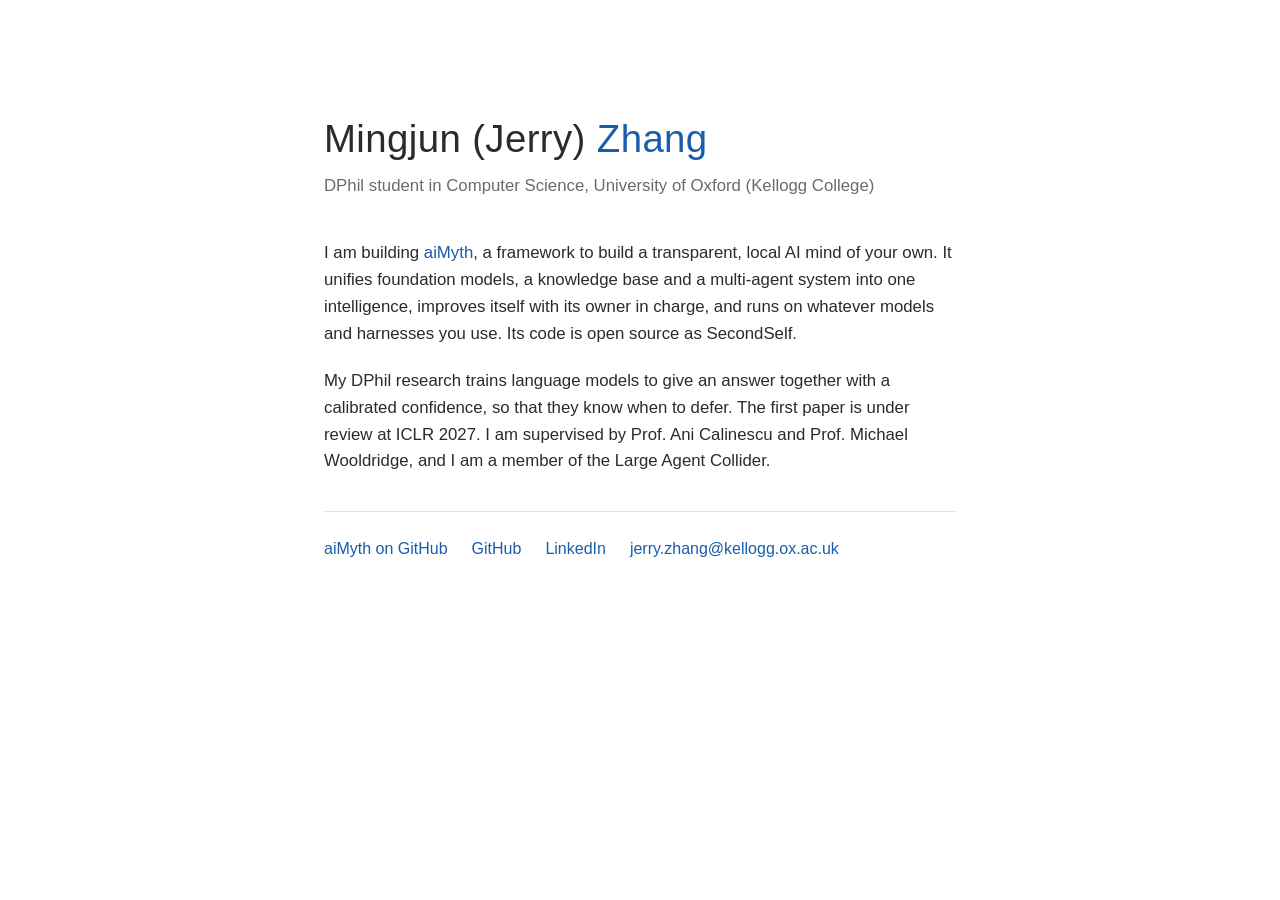
==== index.html @ 3f3d7b87 "Holding page" ====
<!doctype html>
<html lang="en-GB">
<head>
  <meta charset="utf-8">
  <meta name="viewport" content="width=device-width, initial-scale=1">
  <title>Mingjun (Jerry) Zhang</title>
  <meta name="description" content="Mingjun (Jerry) Zhang, DPhil student in Computer Science at the University of Oxford, building aiMyth.">
  <style>
    :root { --accent: #1A5DAB; --text: #2B2B2B; --muted: #6B6B6B; }
    * { box-sizing: border-box; }
    body { margin: 0; font-family: -apple-system, BlinkMacSystemFont, "Segoe UI", Helvetica, Arial, sans-serif; color: var(--text); background: #FFFFFF; line-height: 1.6; }
    main { max-width: 680px; margin: 0 auto; padding: 12vh 24px 64px; }
    h1 { font-weight: 300; font-size: 2.4rem; margin: 0 0 4px; letter-spacing: 0.01em; }
    h1 span { color: var(--accent); font-weight: 500; }
    .role { color: var(--muted); margin: 0 0 40px; }
    p { margin: 0 0 20px; font-size: 1.05rem; }
    .links { display: flex; flex-wrap: wrap; gap: 12px 24px; margin-top: 36px; padding-top: 24px; border-top: 1px solid #E3E3E3; }
    a { color: var(--accent); text-decoration: none; }
    a:hover { text-decoration: underline; }
  </style>
</head>
<body>
  <main>
    <h1>Mingjun (Jerry) <span>Zhang</span></h1>
    <p class="role">DPhil student in Computer Science, University of Oxford (Kellogg College)</p>
    <p>I am building <a href="https://github.com/HurricaHjz/SecondSelf">aiMyth</a>, a framework to build a transparent, local AI mind of your own. It unifies foundation models, a knowledge base and a multi-agent system into one intelligence, improves itself with its owner in charge, and runs on whatever models and harnesses you use. Its code is open source as SecondSelf.</p>
    <p>My DPhil research trains language models to give an answer together with a calibrated confidence, so that they know when to defer. The first paper is under review at ICLR 2027. I am supervised by Prof. Ani Calinescu and Prof. Michael Wooldridge, and I am a member of the Large Agent Collider.</p>
    <nav class="links">
      <a href="https://github.com/HurricaHjz/SecondSelf">aiMyth on GitHub</a>
      <a href="https://github.com/HurricaHjz">GitHub</a>
      <a href="https://www.linkedin.com/in/mj4life/">LinkedIn</a>
      <a href="mailto:jerry.zhang@kellogg.ox.ac.uk">jerry.zhang@kellogg.ox.ac.uk</a>
    </nav>
  </main>
</body>
</html>
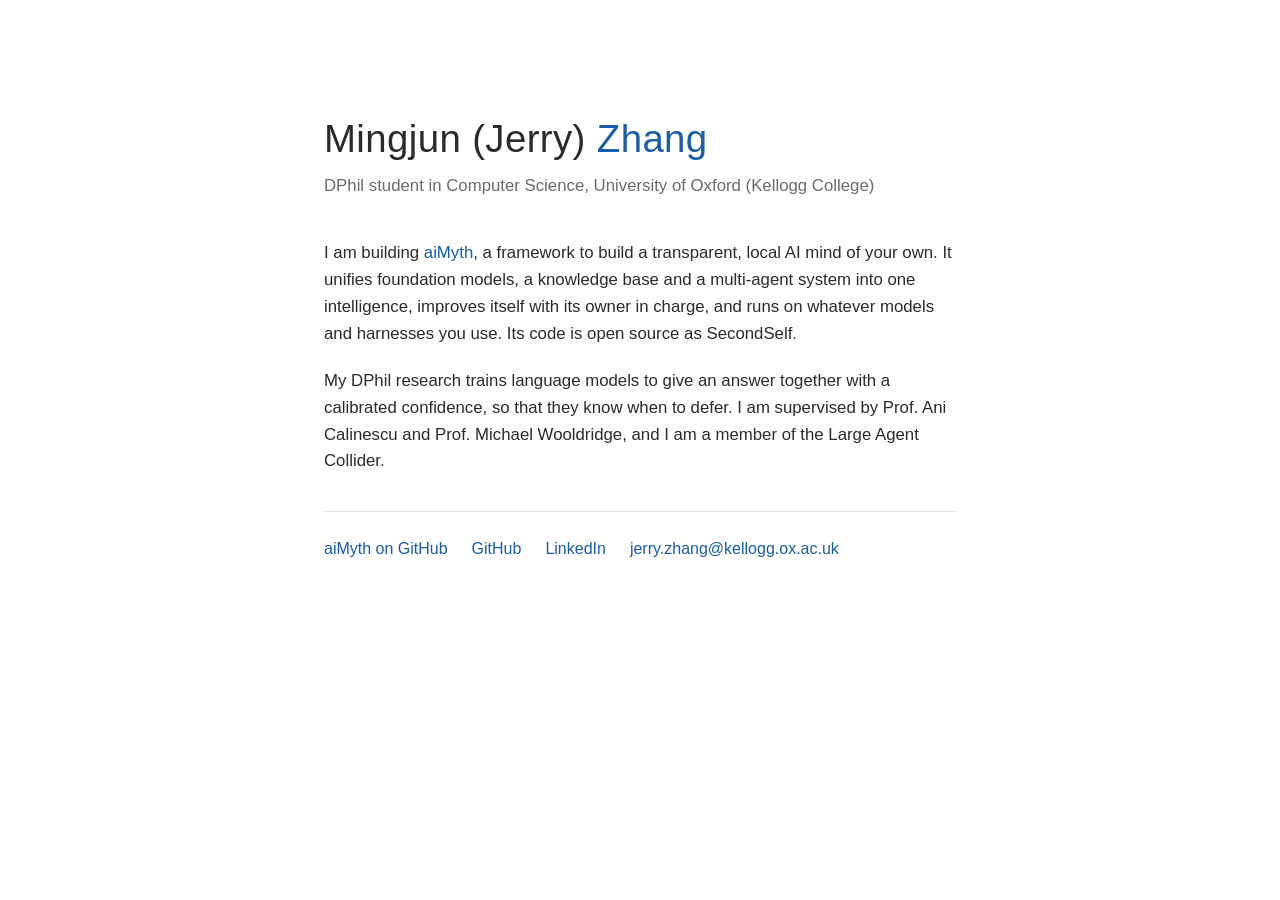
==== commit 3e4921b5: "Remove the ICLR review line" ====
--- a/index.html
+++ b/index.html
@@ -24,7 +24,7 @@
     <h1>Mingjun (Jerry) <span>Zhang</span></h1>
     <p class="role">DPhil student in Computer Science, University of Oxford (Kellogg College)</p>
     <p>I am building <a href="https://github.com/HurricaHjz/SecondSelf">aiMyth</a>, a framework to build a transparent, local AI mind of your own. It unifies foundation models, a knowledge base and a multi-agent system into one intelligence, improves itself with its owner in charge, and runs on whatever models and harnesses you use. Its code is open source as SecondSelf.</p>
-    <p>My DPhil research trains language models to give an answer together with a calibrated confidence, so that they know when to defer. The first paper is under review at ICLR 2027. I am supervised by Prof. Ani Calinescu and Prof. Michael Wooldridge, and I am a member of the Large Agent Collider.</p>
+    <p>My DPhil research trains language models to give an answer together with a calibrated confidence, so that they know when to defer. I am supervised by Prof. Ani Calinescu and Prof. Michael Wooldridge, and I am a member of the Large Agent Collider.</p>
     <nav class="links">
       <a href="https://github.com/HurricaHjz/SecondSelf">aiMyth on GitHub</a>
       <a href="https://github.com/HurricaHjz">GitHub</a>
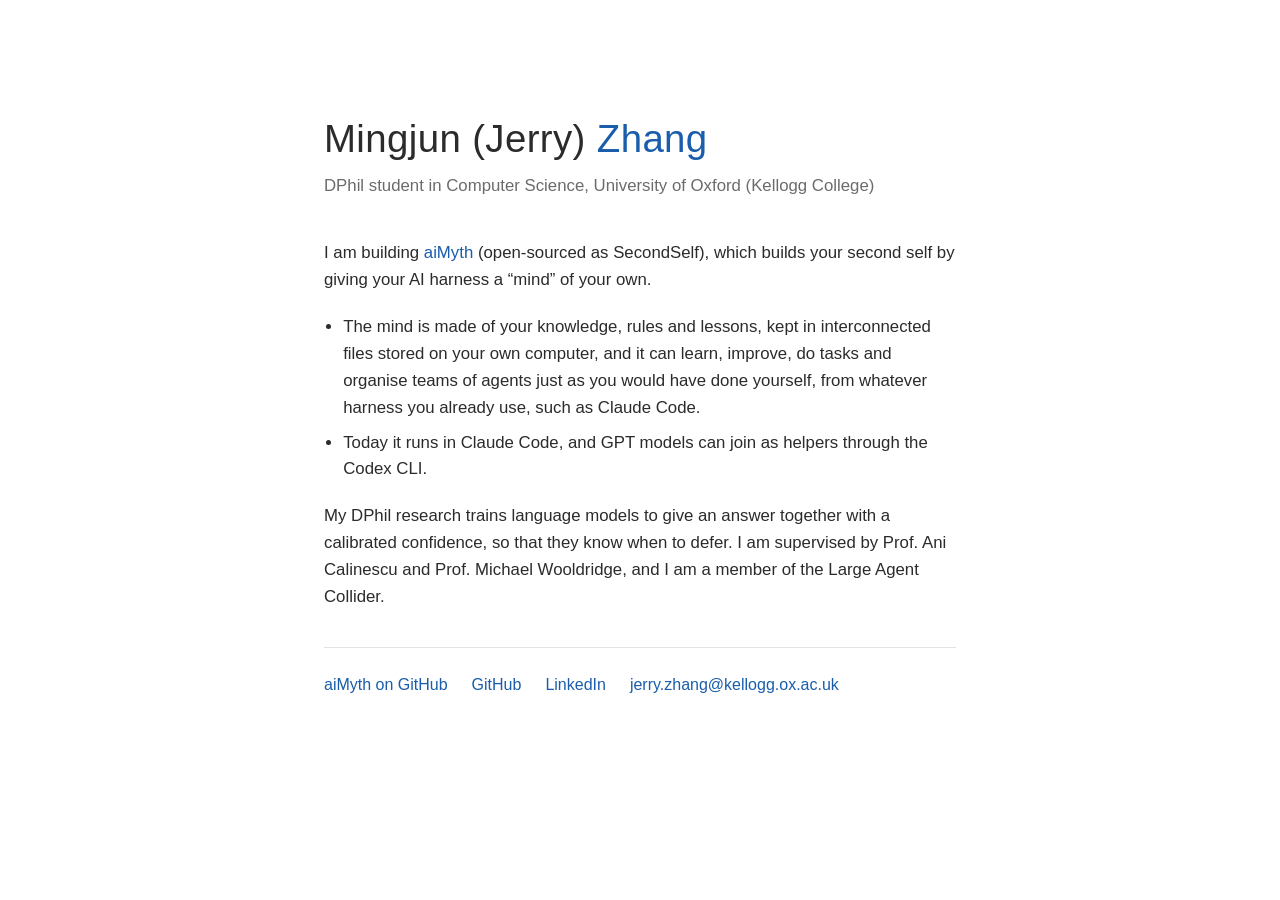
==== commit a0c6ffdb: "Show the README intro as two bullets" ====
--- a/index.html
+++ b/index.html
@@ -15,6 +15,8 @@
     .role { color: var(--muted); margin: 0 0 40px; }
     p { margin: 0 0 20px; font-size: 1.05rem; }
     .links { display: flex; flex-wrap: wrap; gap: 12px 24px; margin-top: 36px; padding-top: 24px; border-top: 1px solid #E3E3E3; }
+    ul { margin: 0 0 20px; padding-left: 1.2em; }
+    li { margin: 0 0 8px; font-size: 1.05rem; }
     a { color: var(--accent); text-decoration: none; }
     a:hover { text-decoration: underline; }
   </style>
@@ -23,7 +25,11 @@
   <main>
     <h1>Mingjun (Jerry) <span>Zhang</span></h1>
     <p class="role">DPhil student in Computer Science, University of Oxford (Kellogg College)</p>
-    <p>I am building <a href="https://github.com/HurricaHjz/SecondSelf">aiMyth</a>, a framework to build a transparent, local AI mind of your own. It unifies foundation models, a knowledge base and a multi-agent system into one intelligence, improves itself with its owner in charge, and runs on whatever models and harnesses you use. Its code is open source as SecondSelf.</p>
+    <p>I am building <a href="https://github.com/HurricaHjz/SecondSelf">aiMyth</a> (open-sourced as SecondSelf), which builds your second self by giving your AI harness a “mind” of your own.</p>
+    <ul>
+      <li>The mind is made of your knowledge, rules and lessons, kept in interconnected files stored on your own computer, and it can learn, improve, do tasks and organise teams of agents just as you would have done yourself, from whatever harness you already use, such as Claude Code.</li>
+      <li>Today it runs in Claude Code, and GPT models can join as helpers through the Codex CLI.</li>
+    </ul>
     <p>My DPhil research trains language models to give an answer together with a calibrated confidence, so that they know when to defer. I am supervised by Prof. Ani Calinescu and Prof. Michael Wooldridge, and I am a member of the Large Agent Collider.</p>
     <nav class="links">
       <a href="https://github.com/HurricaHjz/SecondSelf">aiMyth on GitHub</a>
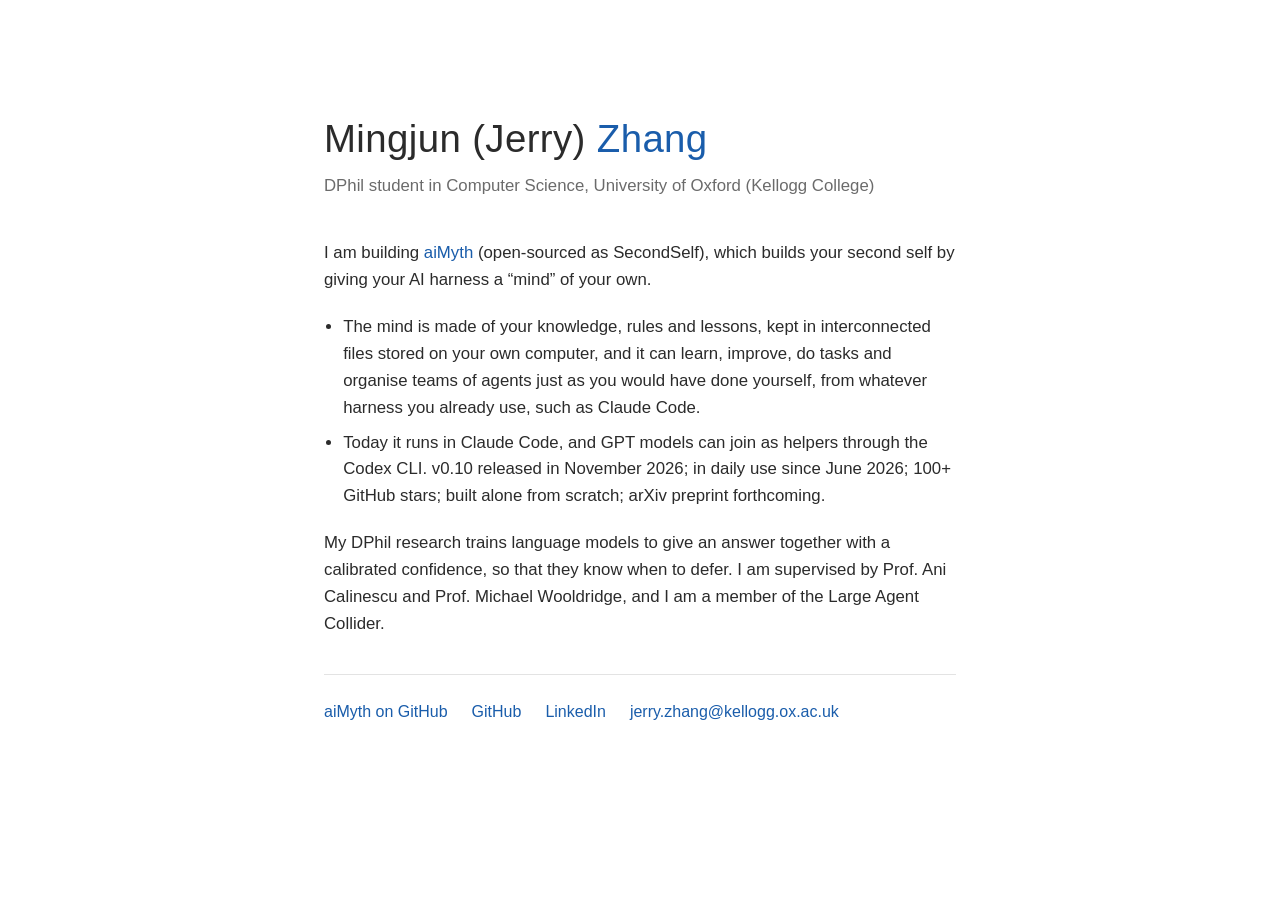
==== commit 217911dd: "Add the release, use, stars and preprint facts to the second bullet" ====
--- a/index.html
+++ b/index.html
@@ -28,7 +28,7 @@
     <p>I am building <a href="https://github.com/HurricaHjz/SecondSelf">aiMyth</a> (open-sourced as SecondSelf), which builds your second self by giving your AI harness a “mind” of your own.</p>
     <ul>
       <li>The mind is made of your knowledge, rules and lessons, kept in interconnected files stored on your own computer, and it can learn, improve, do tasks and organise teams of agents just as you would have done yourself, from whatever harness you already use, such as Claude Code.</li>
-      <li>Today it runs in Claude Code, and GPT models can join as helpers through the Codex CLI.</li>
+      <li>Today it runs in Claude Code, and GPT models can join as helpers through the Codex CLI. v0.10 released in November 2026; in daily use since June 2026; 100+ GitHub stars; built alone from scratch; arXiv preprint forthcoming.</li>
     </ul>
     <p>My DPhil research trains language models to give an answer together with a calibrated confidence, so that they know when to defer. I am supervised by Prof. Ani Calinescu and Prof. Michael Wooldridge, and I am a member of the Large Agent Collider.</p>
     <nav class="links">
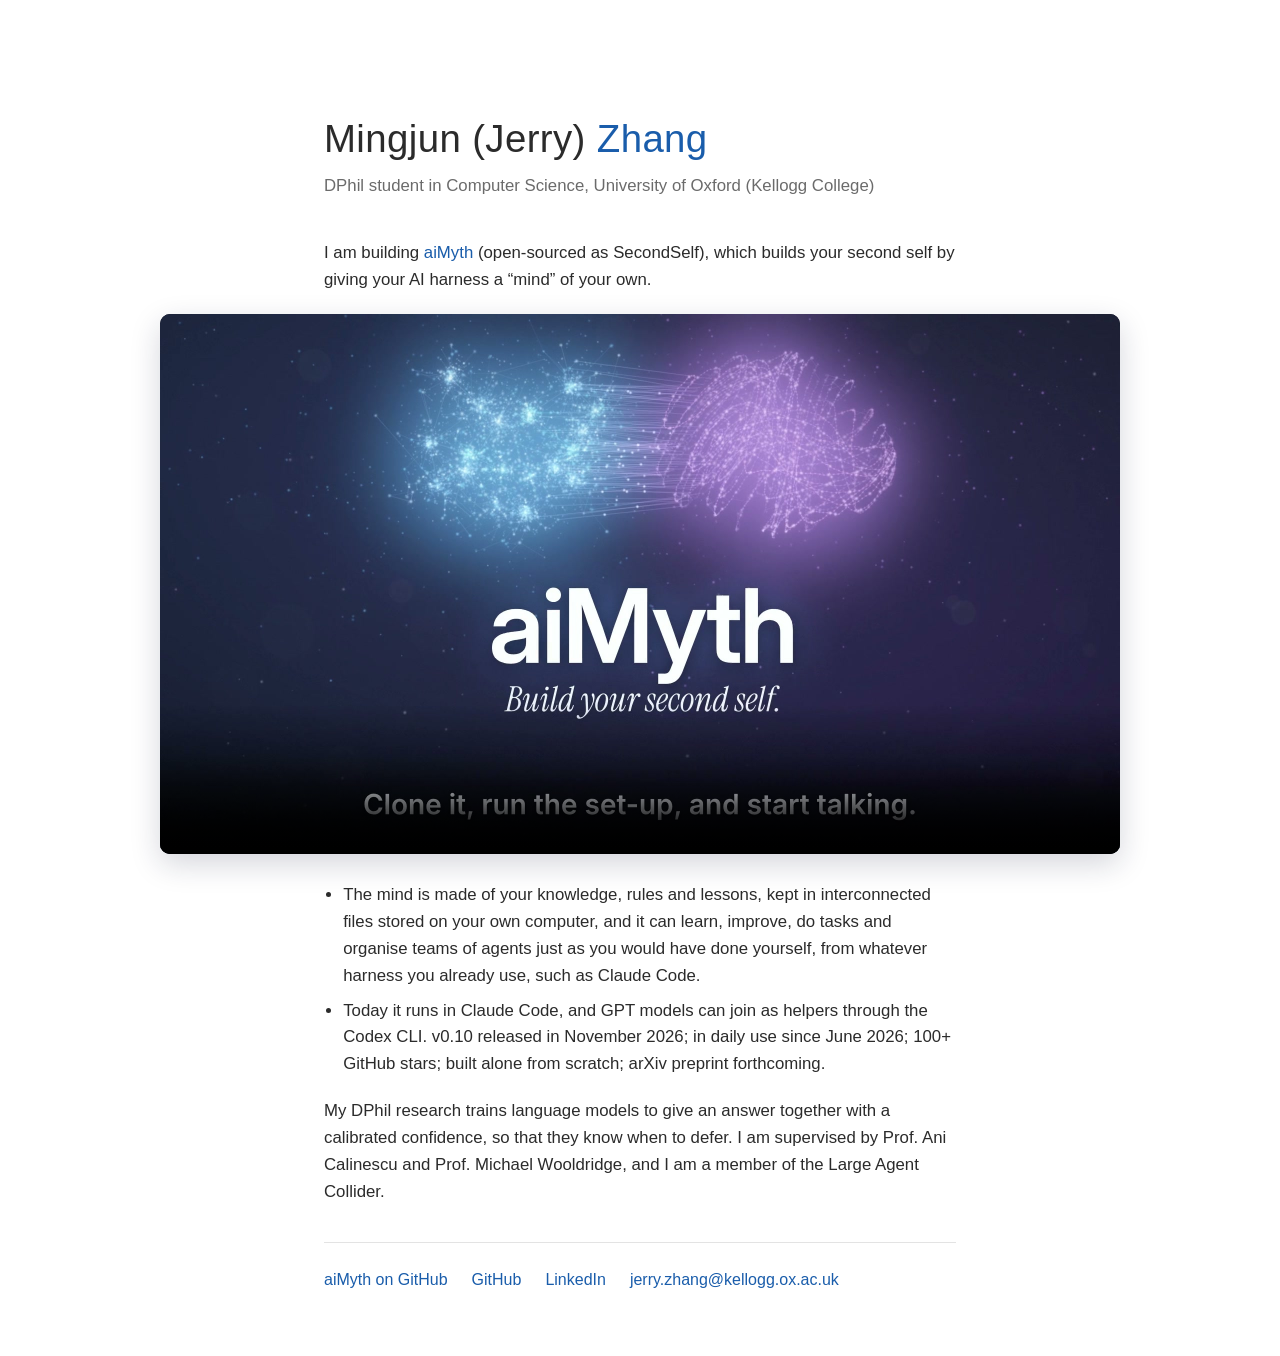
==== commit d382dc08: "Add the aiMyth film" ====
--- a/index.html
+++ b/index.html
@@ -19,6 +19,8 @@
     li { margin: 0 0 8px; font-size: 1.05rem; }
     a { color: var(--accent); text-decoration: none; }
     a:hover { text-decoration: underline; }
+    .film { margin: 8px 0 28px; width: min(960px, calc(100vw - 48px)); position: relative; left: 50%; transform: translateX(-50%); }
+    .film video { display: block; width: 100%; height: auto; aspect-ratio: 16 / 9; border-radius: 10px; background: #0B0E1F; box-shadow: 0 10px 30px rgba(20, 30, 60, 0.18); }
   </style>
 </head>
 <body>
@@ -26,6 +28,12 @@
     <h1>Mingjun (Jerry) <span>Zhang</span></h1>
     <p class="role">DPhil student in Computer Science, University of Oxford (Kellogg College)</p>
     <p>I am building <a href="https://github.com/HurricaHjz/SecondSelf">aiMyth</a> (open-sourced as SecondSelf), which builds your second self by giving your AI harness a “mind” of your own.</p>
+    <figure class="film" id="film">
+      <video controls playsinline preload="metadata" poster="aimyth-film-poster.jpg">
+        <source src="aimyth-film.mp4" type="video/mp4">
+        <a href="aimyth-film.mp4">Watch the aiMyth film</a>
+      </video>
+    </figure>
     <ul>
       <li>The mind is made of your knowledge, rules and lessons, kept in interconnected files stored on your own computer, and it can learn, improve, do tasks and organise teams of agents just as you would have done yourself, from whatever harness you already use, such as Claude Code.</li>
       <li>Today it runs in Claude Code, and GPT models can join as helpers through the Codex CLI. v0.10 released in November 2026; in daily use since June 2026; 100+ GitHub stars; built alone from scratch; arXiv preprint forthcoming.</li>
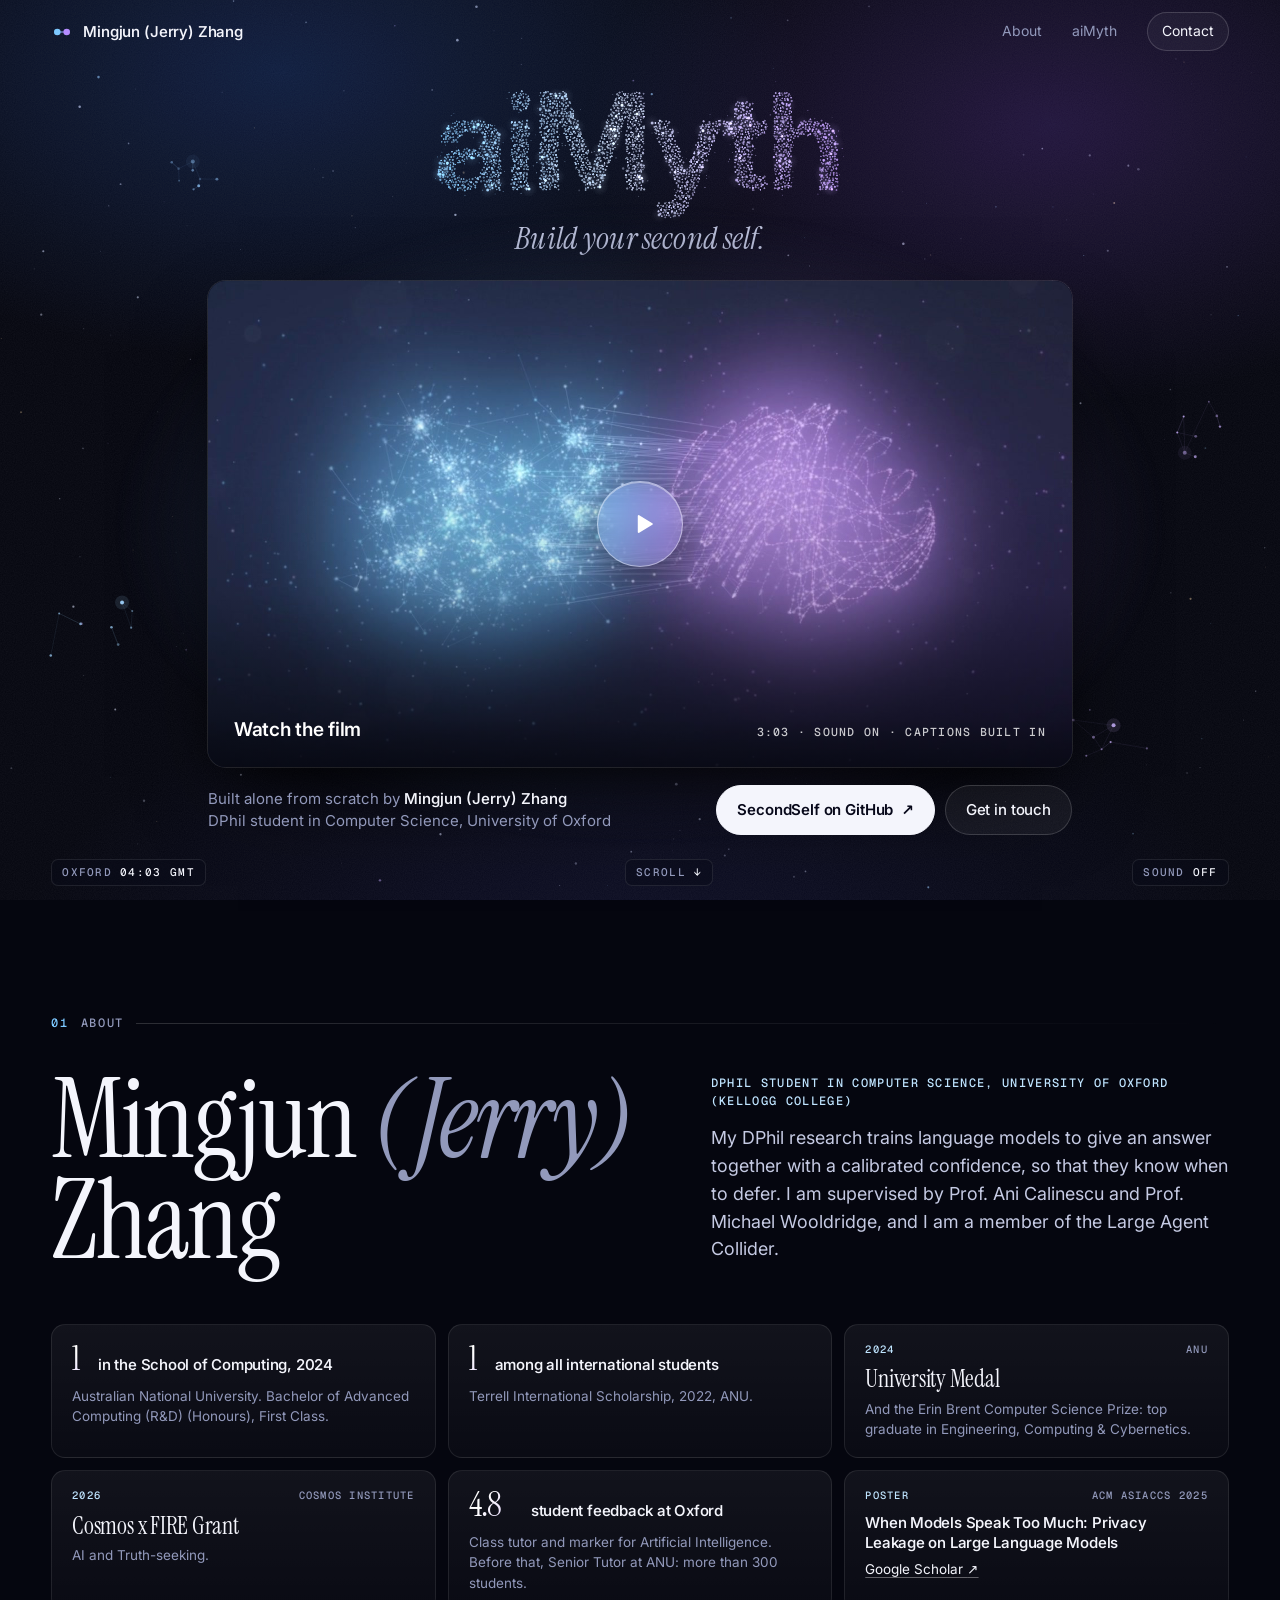
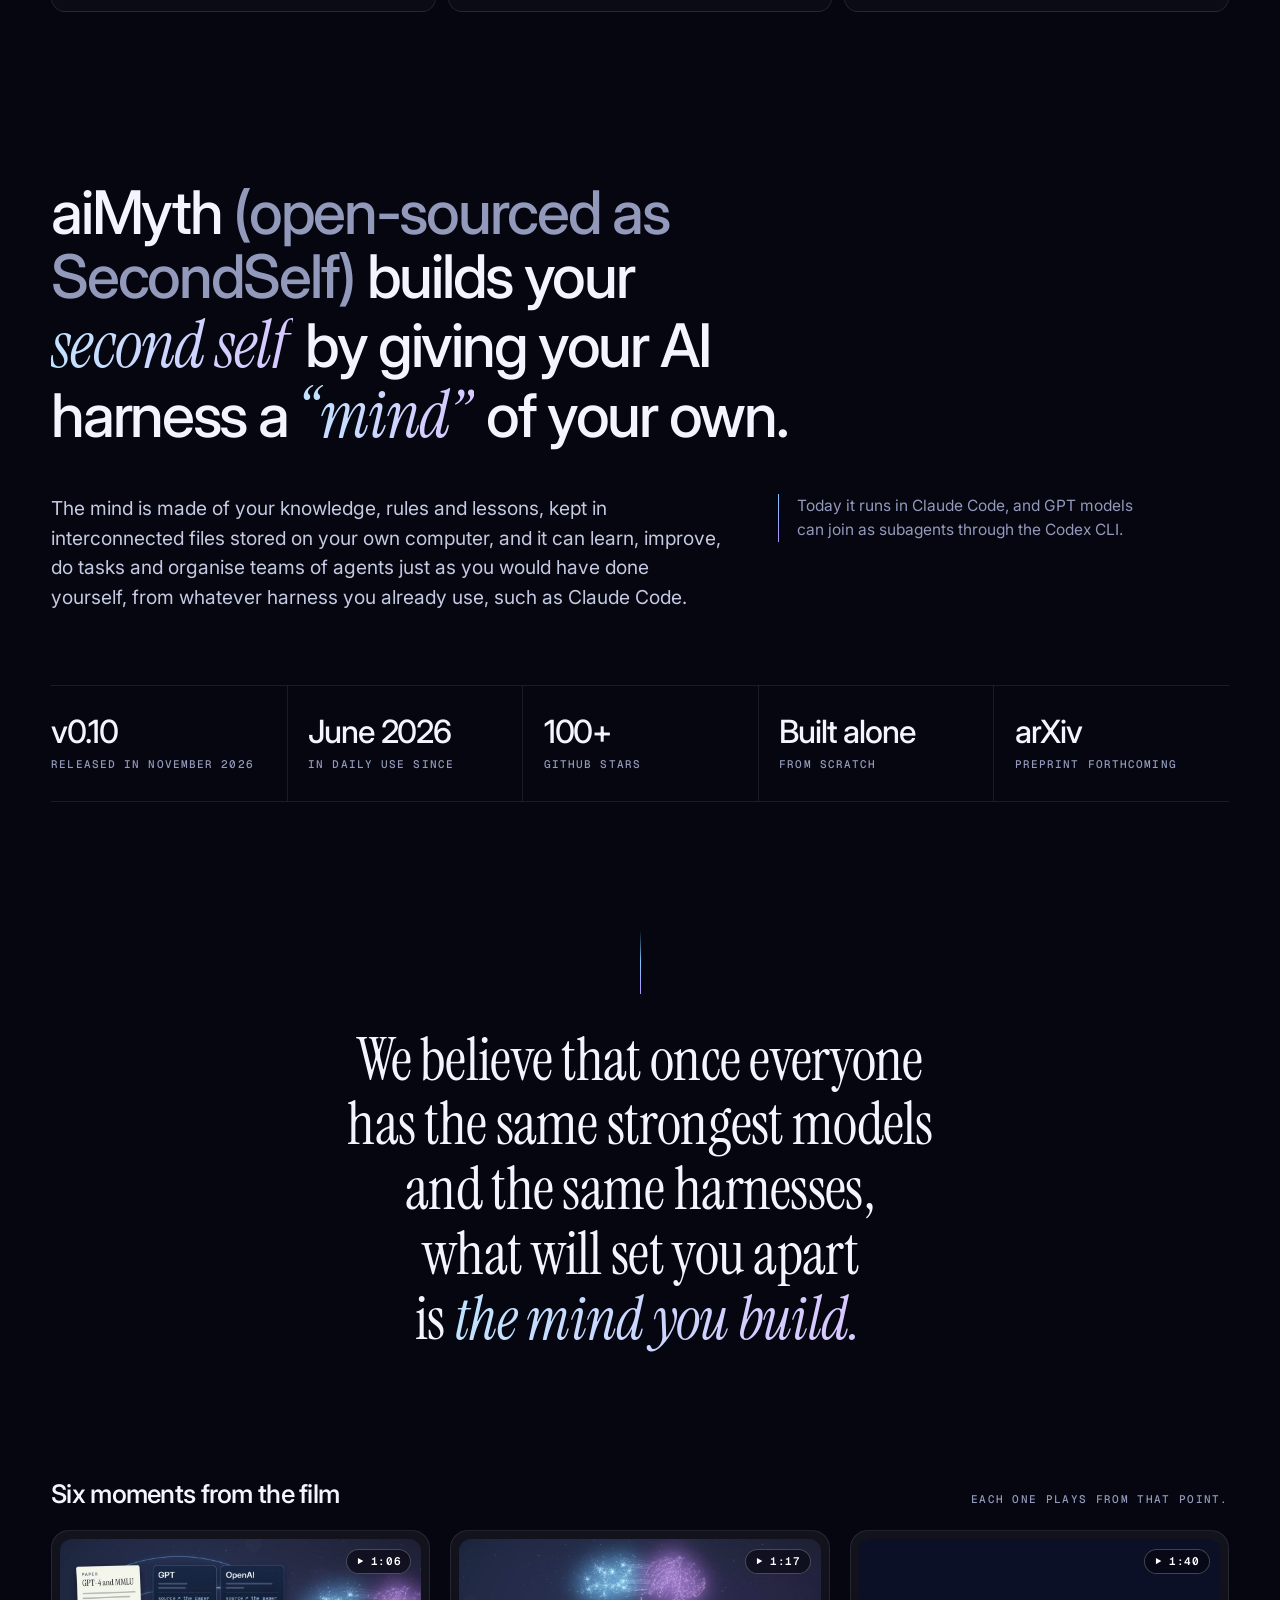
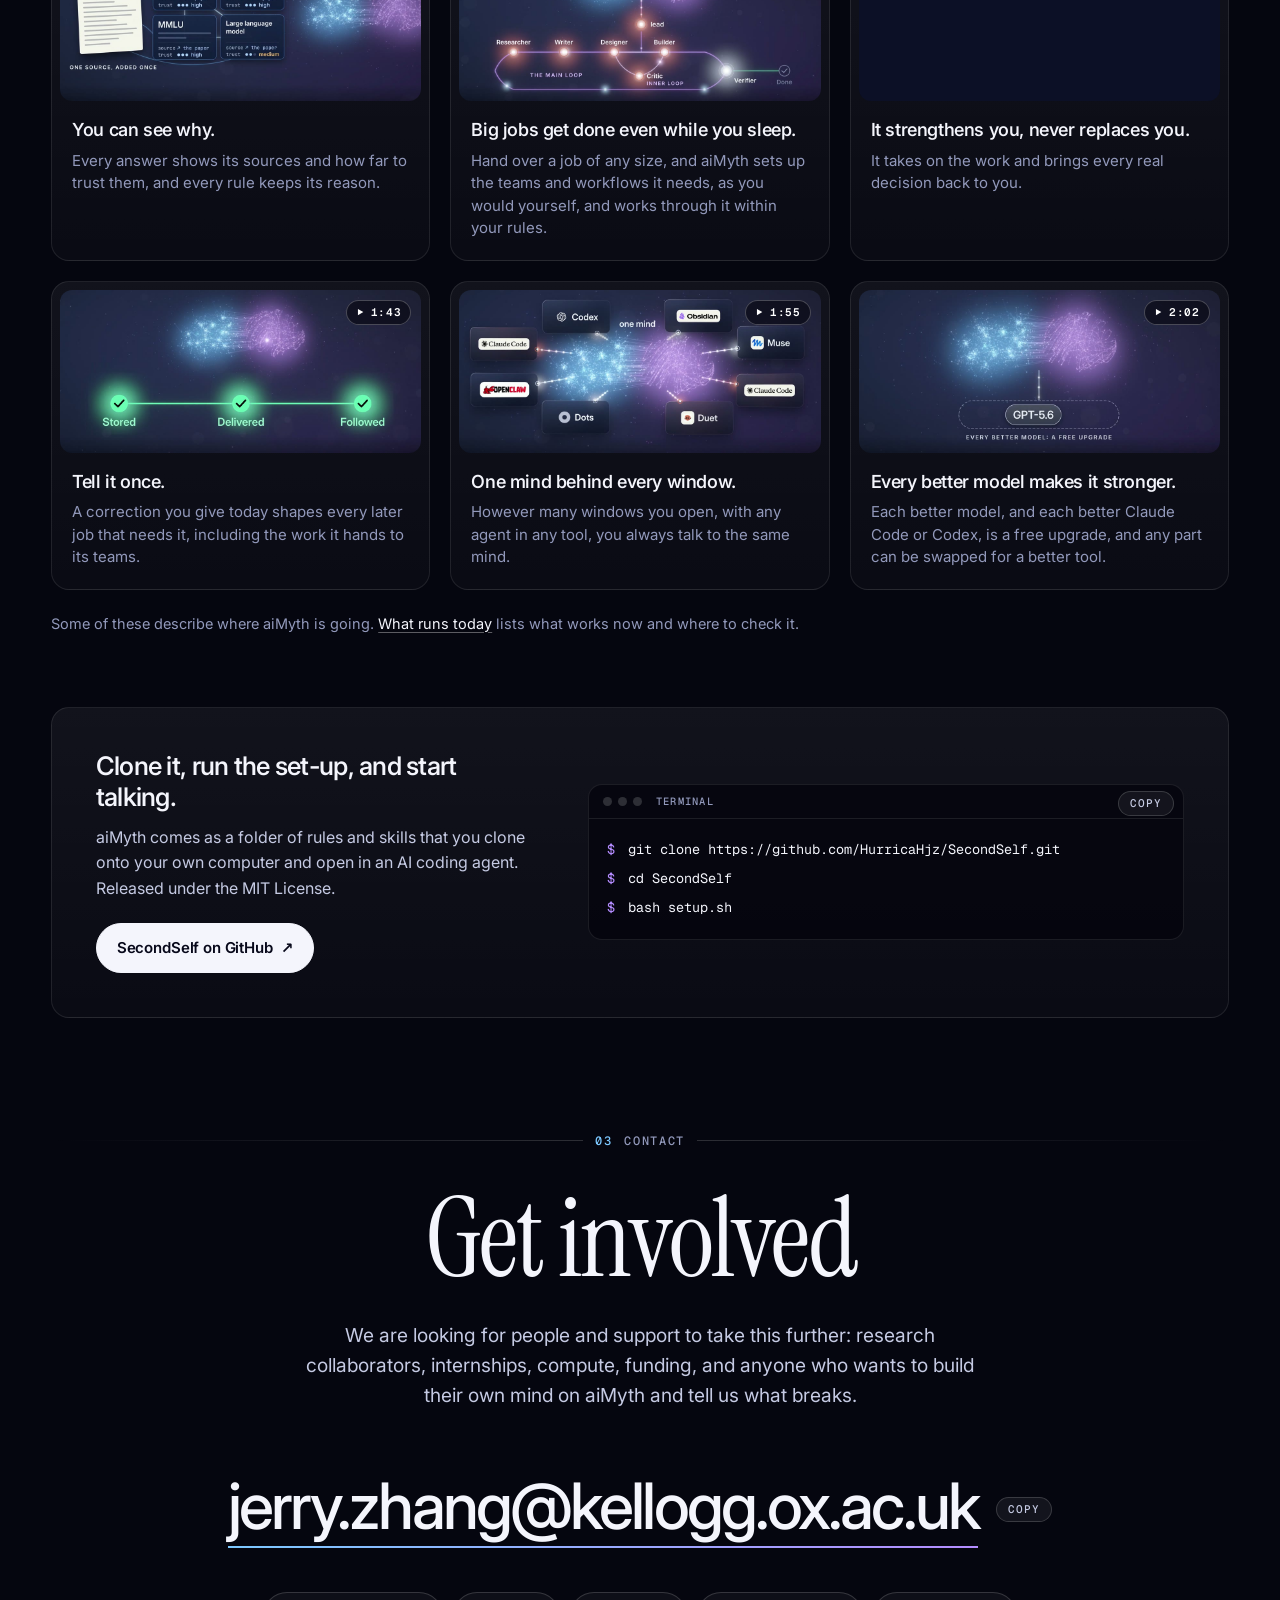
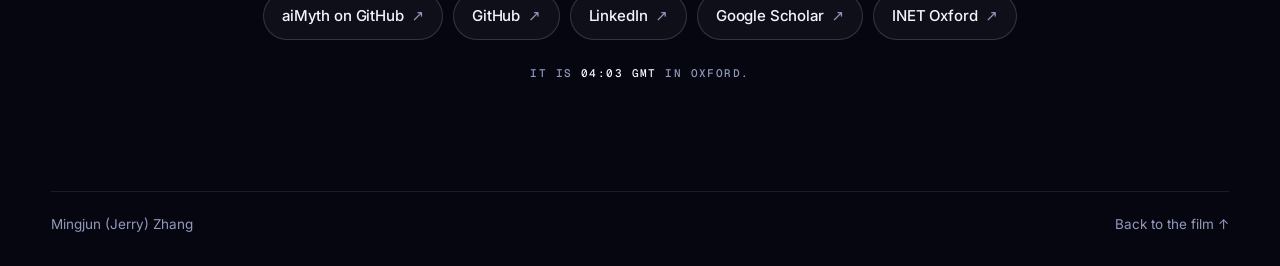
==== commit d4adccff: "Rebuild the site: About first, the intro film (3:03), six highlight tiles" ====
--- a/index.html
+++ b/index.html
@@ -2,49 +2,285 @@
 <html lang="en-GB">
 <head>
   <meta charset="utf-8">
-  <meta name="viewport" content="width=device-width, initial-scale=1">
-  <title>Mingjun (Jerry) Zhang</title>
+  <meta name="viewport" content="width=device-width, initial-scale=1, viewport-fit=cover">
+  <title>Mingjun (Jerry) Zhang · aiMyth</title>
   <meta name="description" content="Mingjun (Jerry) Zhang, DPhil student in Computer Science at the University of Oxford, building aiMyth.">
-  <style>
-    :root { --accent: #1A5DAB; --text: #2B2B2B; --muted: #6B6B6B; }
-    * { box-sizing: border-box; }
-    body { margin: 0; font-family: -apple-system, BlinkMacSystemFont, "Segoe UI", Helvetica, Arial, sans-serif; color: var(--text); background: #FFFFFF; line-height: 1.6; }
-    main { max-width: 680px; margin: 0 auto; padding: 12vh 24px 64px; }
-    h1 { font-weight: 300; font-size: 2.4rem; margin: 0 0 4px; letter-spacing: 0.01em; }
-    h1 span { color: var(--accent); font-weight: 500; }
-    .role { color: var(--muted); margin: 0 0 40px; }
-    p { margin: 0 0 20px; font-size: 1.05rem; }
-    .links { display: flex; flex-wrap: wrap; gap: 12px 24px; margin-top: 36px; padding-top: 24px; border-top: 1px solid #E3E3E3; }
-    ul { margin: 0 0 20px; padding-left: 1.2em; }
-    li { margin: 0 0 8px; font-size: 1.05rem; }
-    a { color: var(--accent); text-decoration: none; }
-    a:hover { text-decoration: underline; }
-    .film { margin: 8px 0 28px; width: min(960px, calc(100vw - 48px)); position: relative; left: 50%; transform: translateX(-50%); }
-    .film video { display: block; width: 100%; height: auto; aspect-ratio: 16 / 9; border-radius: 10px; background: #0B0E1F; box-shadow: 0 10px 30px rgba(20, 30, 60, 0.18); }
-  </style>
+  <meta name="author" content="Mingjun (Jerry) Zhang">
+  <meta name="theme-color" content="#05060f">
+  <meta name="color-scheme" content="dark">
+  <link rel="canonical" href="https://hurricahjz.github.io/">
+  <meta property="og:type" content="website">
+  <meta property="og:site_name" content="Mingjun (Jerry) Zhang">
+  <meta property="og:title" content="aiMyth: build your second self">
+  <meta property="og:description" content="Mingjun (Jerry) Zhang, DPhil student in Computer Science at the University of Oxford, building aiMyth. Watch the three-minute film.">
+  <meta property="og:url" content="https://hurricahjz.github.io/">
+  <meta property="og:image" content="https://hurricahjz.github.io/og.jpg">
+  <meta property="og:image:width" content="1200">
+  <meta property="og:image:height" content="630">
+  <meta property="og:image:alt" content="aiMyth: build your second self. A knowledge graph in blue joined to a mind in violet.">
+  <meta name="twitter:card" content="summary_large_image">
+  <link rel="icon" href="favicon.svg" type="image/svg+xml">
+  <link rel="apple-touch-icon" href="apple-touch-icon.png">
+  <link rel="preload" href="assets/fonts/inter-latin-opsz-normal.woff2" as="font" type="font/woff2" crossorigin>
+  <link rel="preload" href="assets/fonts/instrument-serif-latin-400-italic.woff2" as="font" type="font/woff2" crossorigin>
+  <link rel="preload" href="film/poster.jpg" as="image" fetchpriority="high">
+  <link rel="stylesheet" href="assets/site.css">
+  <script>document.documentElement.className = 'js';</script>
+  <script type="application/ld+json">
+  {
+    "@context": "https://schema.org",
+    "@type": "Person",
+    "name": "Mingjun (Jerry) Zhang",
+    "alternateName": "Jerry Zhang",
+    "url": "https://hurricahjz.github.io/",
+    "email": "mailto:jerry.zhang@kellogg.ox.ac.uk",
+    "jobTitle": "DPhil student in Computer Science",
+    "affiliation": { "@type": "CollegeOrUniversity", "name": "University of Oxford" },
+    "sameAs": [
+      "https://github.com/HurricaHjz",
+      "https://www.linkedin.com/in/mj4life/",
+      "https://scholar.google.com/citations?user=8eFcGUgAAAAJ&hl=en",
+      "https://www.inet.ox.ac.uk/people/jerry-zhang"
+    ]
+  }
+  </script>
 </head>
 <body>
-  <main>
-    <h1>Mingjun (Jerry) <span>Zhang</span></h1>
-    <p class="role">DPhil student in Computer Science, University of Oxford (Kellogg College)</p>
-    <p>I am building <a href="https://github.com/HurricaHjz/SecondSelf">aiMyth</a> (open-sourced as SecondSelf), which builds your second self by giving your AI harness a “mind” of your own.</p>
-    <figure class="film" id="film">
-      <video controls playsinline preload="metadata" poster="aimyth-film-poster.jpg">
-        <source src="aimyth-film.mp4" type="video/mp4">
-        <a href="aimyth-film.mp4">Watch the aiMyth film</a>
-      </video>
-    </figure>
-    <ul>
-      <li>The mind is made of your knowledge, rules and lessons, kept in interconnected files stored on your own computer, and it can learn, improve, do tasks and organise teams of agents just as you would have done yourself, from whatever harness you already use, such as Claude Code.</li>
-      <li>Today it runs in Claude Code, and GPT models can join as helpers through the Codex CLI. v0.10 released in November 2026; in daily use since June 2026; 100+ GitHub stars; built alone from scratch; arXiv preprint forthcoming.</li>
-    </ul>
-    <p>My DPhil research trains language models to give an answer together with a calibrated confidence, so that they know when to defer. I am supervised by Prof. Ani Calinescu and Prof. Michael Wooldridge, and I am a member of the Large Agent Collider.</p>
-    <nav class="links">
-      <a href="https://github.com/HurricaHjz/SecondSelf">aiMyth on GitHub</a>
-      <a href="https://github.com/HurricaHjz">GitHub</a>
-      <a href="https://www.linkedin.com/in/mj4life/">LinkedIn</a>
-      <a href="mailto:jerry.zhang@kellogg.ox.ac.uk">jerry.zhang@kellogg.ox.ac.uk</a>
+  <a class="skip" href="#film">Skip to the film</a>
+
+  <canvas class="sky" id="sky" aria-hidden="true"></canvas>
+  <div class="aura" aria-hidden="true"></div>
+  <div class="veil" id="veil" aria-hidden="true"></div>
+
+  <header class="mast" id="mast" data-dim>
+    <a class="mast-name" href="#top" aria-label="Mingjun (Jerry) Zhang, back to the top">
+      <svg class="mark" viewBox="0 0 28 28" width="22" height="22" aria-hidden="true"><path d="M8.5 14h11" stroke="url(#mk)" stroke-width="1.4" stroke-linecap="round"/><circle cx="8" cy="14" r="4.2" fill="#7cc8ff"/><circle cx="20" cy="14" r="4.2" fill="#b48cff"/><defs><linearGradient id="mk" x1="8" x2="20" y1="14" y2="14" gradientUnits="userSpaceOnUse"><stop stop-color="#7cc8ff"/><stop offset="1" stop-color="#b48cff"/></linearGradient></defs></svg>
+      <span>Mingjun (Jerry) Zhang</span>
+    </a>
+    <nav class="mast-nav" aria-label="Sections">
+      <a href="#about">About</a>
+      <a href="#aimyth">aiMyth</a>
+      <a class="mast-cta" href="#contact">Contact</a>
     </nav>
+  </header>
+
+  <main id="top">
+
+    <!-- ============================== The first screen: the film ============================== -->
+    <section class="hero" id="hero" aria-labelledby="title">
+      <canvas class="dust" id="dust" aria-hidden="true"></canvas>
+
+      <div class="hero-head" data-dim>
+        <h1 class="title" id="title">aiMyth</h1>
+        <p class="tagline">Build your second self.</p>
+      </div>
+
+      <div class="film-slot">
+        <div class="film" id="film">
+          <canvas class="film-glow" id="film-glow" width="32" height="18" aria-hidden="true"></canvas>
+          <div class="film-frame">
+            <video id="video" controls preload="metadata" poster="film/poster.jpg" width="1920" height="1080" aria-label="The aiMyth film, three minutes, with sound and captions">
+              <source src="film/aimyth-film-720p.mp4" type="video/mp4" media="(max-width: 760px), (max-height: 520px)">
+              <source src="film/aimyth-film.mp4" type="video/mp4">
+              <a href="film/aimyth-film.mp4">Download the aiMyth film (MP4)</a>
+            </video>
+            <button class="film-cover" id="film-cover" type="button" aria-label="Play the aiMyth film, three minutes, with sound">
+              <span class="play" aria-hidden="true"><svg viewBox="0 0 24 24" width="30" height="30"><path d="M8.2 5.3v13.4a.8.8 0 0 0 1.2.7l11-6.7a.8.8 0 0 0 0-1.4l-11-6.7a.8.8 0 0 0-1.2.7Z" fill="currentColor"/></svg></span>
+              <span class="film-label" aria-hidden="true">
+                <span class="film-label-main">Watch the film</span>
+                <span class="film-label-meta">3:03 · sound on · captions built in</span>
+              </span>
+            </button>
+            <div class="film-end" id="film-end" hidden>
+              <p class="film-end-line">aiMyth. <em>Build your second self.</em></p>
+              <div class="film-end-actions">
+                <button class="btn" id="film-replay" type="button">Watch again</button>
+                <a class="btn btn-quiet" href="https://github.com/HurricaHjz/SecondSelf" target="_blank" rel="noopener">SecondSelf on GitHub <span aria-hidden="true">↗</span></a>
+                <a class="btn btn-quiet" href="#contact" data-leave-theatre>Get in touch</a>
+              </div>
+            </div>
+          </div>
+          <button class="film-close" id="film-close" type="button" hidden>Close <kbd>Esc</kbd></button>
+        </div>
+      </div>
+
+      <div class="hero-foot" data-dim>
+        <p class="byline"><span>Built alone from scratch by <strong>Mingjun (Jerry) Zhang</strong></span> <span>DPhil student in Computer Science, University of Oxford</span></p>
+        <div class="actions">
+          <a class="btn" href="https://github.com/HurricaHjz/SecondSelf" target="_blank" rel="noopener">SecondSelf on GitHub <span aria-hidden="true">↗</span></a>
+          <a class="btn btn-quiet" href="#contact">Get in touch</a>
+        </div>
+      </div>
+
+      <div class="tagbar" data-dim>
+        <p class="tag"><span class="k">Oxford</span> <span class="v" id="clock">--:--</span></p>
+        <a class="tag tag-scroll" href="#about"><span class="k">Scroll</span> <span class="v" aria-hidden="true">↓</span></a>
+        <button class="tag tag-sound" id="sound" type="button" aria-pressed="false" title="Turn the title into a music box: move across it to play"><span class="k">Sound</span> <span class="v">off</span></button>
+      </div>
+    </section>
+
+    <!-- ============================== Jerry, in brief: first, since the site is his ============================== -->
+    <section class="section" id="about" aria-labelledby="about-h" data-dim>
+      <p class="eyebrow" data-reveal><span class="num">01</span> About</p>
+      <div class="about-head">
+        <h2 class="name" id="about-h" data-reveal>Mingjun <span class="soft">(Jerry)</span> Zhang</h2>
+        <div class="about-bio" data-reveal>
+          <p class="role">DPhil student in Computer Science, University of Oxford (Kellogg College)</p>
+          <p>My DPhil research trains language models to give an answer together with a calibrated confidence, so that they know when to defer. I am supervised by Prof. Ani Calinescu and Prof. Michael Wooldridge, and I am a member of the Large Agent Collider.</p>
+        </div>
+      </div>
+
+      <ul class="bento">
+        <li class="tile card t-fig" data-reveal>
+          <p class="tile-fig">1<sup>st</sup></p>
+          <p class="tile-h">in the School of Computing, 2024</p>
+          <p class="tile-p">Australian National University. Bachelor of Advanced Computing (R&amp;D) (Honours), First Class.</p>
+        </li>
+        <li class="tile card t-fig" data-reveal>
+          <p class="tile-fig">1<sup>st</sup></p>
+          <p class="tile-h">among all international students</p>
+          <p class="tile-p">Terrell International Scholarship, 2022, ANU.</p>
+        </li>
+        <li class="tile card" data-reveal>
+          <p class="tile-k">2024 <span>ANU</span></p>
+          <p class="tile-serif">University Medal</p>
+          <p class="tile-p">And the Erin Brent Computer Science Prize: top graduate in Engineering, Computing &amp; Cybernetics.</p>
+        </li>
+        <li class="tile card" data-reveal>
+          <p class="tile-k">2026 <span>Cosmos Institute</span></p>
+          <p class="tile-serif">Cosmos x FIRE Grant</p>
+          <p class="tile-p">AI and Truth-seeking.</p>
+        </li>
+        <li class="tile card t-fig" data-reveal>
+          <p class="tile-fig">4.8<span class="of">/5.0</span></p>
+          <p class="tile-h">student feedback at Oxford</p>
+          <p class="tile-p">Class tutor and marker for Artificial Intelligence. Before that, Senior Tutor at ANU: more than 300 students.</p>
+        </li>
+        <li class="tile card t-pub" data-reveal>
+          <p class="tile-k">Poster <span>ACM AsiaCCS 2025</span></p>
+          <p class="tile-h">When Models Speak Too Much: Privacy Leakage on Large Language Models</p>
+          <p class="tile-p"><a href="https://scholar.google.com/citations?user=8eFcGUgAAAAJ&amp;hl=en" target="_blank" rel="noopener">Google Scholar <span aria-hidden="true">↗</span></a></p>
+        </li>
+      </ul>
+    </section>
+
+    <!-- ============================== aiMyth, in his public words ============================== -->
+    <section class="section" id="aimyth" aria-labelledby="aimyth-h" data-dim>
+      <p class="eyebrow" data-reveal><span class="num">02</span> aiMyth</p>
+      <h2 class="statement" id="aimyth-h" data-reveal>aiMyth <span class="soft">(open-sourced as SecondSelf)</span> builds your <em>second self</em> by giving your AI harness a <em>“mind”</em> of your own.</h2>
+
+      <div class="lede" data-reveal>
+        <p>The mind is made of your knowledge, rules and lessons, kept in interconnected files stored on your own computer, and it can learn, improve, do tasks and organise teams of agents just as you would have done yourself, from whatever harness you already use, such as Claude Code.</p>
+        <p class="lede-side">Today it runs in Claude Code, and GPT models can join as subagents through the Codex CLI.</p>
+      </div>
+
+      <dl class="facts" data-reveal>
+        <div><dt>v0.10</dt><dd>released in November 2026</dd></div>
+        <div><dt>June 2026</dt><dd>in daily use since</dd></div>
+        <div><dt>100+</dt><dd>GitHub stars</dd></div>
+        <div><dt>Built alone</dt><dd>from scratch</dd></div>
+        <div><dt>arXiv</dt><dd>preprint forthcoming</dd></div>
+      </dl>
+
+      <blockquote class="belief" data-reveal>
+        <p>We believe that once everyone has the same strongest models and the same harnesses, what will set you apart is <em>the mind you build.</em></p>
+      </blockquote>
+
+      <div class="moments-head" data-reveal>
+        <h3 class="sub">Six moments from the film</h3>
+        <p class="sub-note">Each one plays from that point.</p>
+      </div>
+      <ul class="moments" id="moments">
+        <li data-reveal>
+          <a class="moment card" href="film/aimyth-film.mp4#t=66.02" data-t="66.02">
+            <span class="moment-img"><img src="assets/moments/sources.jpg" width="1120" height="504" loading="lazy" decoding="async" alt="Film still: one paper becomes four linked notes, each naming its source and a trust grade."><span class="moment-time"><svg viewBox="0 0 24 24" width="10" height="10" aria-hidden="true"><path d="M7 4.5v15l13-7.5z" fill="currentColor"/></svg> 1:06</span></span>
+            <span class="moment-title">You can see why.</span>
+            <span class="moment-text">Every answer shows its sources and how far to trust them, and every rule keeps its reason.</span>
+          </a>
+        </li>
+        <li data-reveal>
+          <a class="moment card" href="film/aimyth-film.mp4#t=77.35" data-t="77.35">
+            <span class="moment-img"><img src="assets/moments/team.jpg" width="1120" height="504" loading="lazy" decoding="async" alt="Film still: a lead and a team of researcher, writer, designer, builder and critic working in a loop, checked by a verifier."><span class="moment-time"><svg viewBox="0 0 24 24" width="10" height="10" aria-hidden="true"><path d="M7 4.5v15l13-7.5z" fill="currentColor"/></svg> 1:17</span></span>
+            <span class="moment-title">Big jobs get done even while you sleep.</span>
+            <span class="moment-text">Hand over a job of any size, and aiMyth sets up the teams and workflows it needs, as you would yourself, and works through it within your rules.</span>
+          </a>
+        </li>
+        <li data-reveal>
+          <a class="moment card" href="film/aimyth-film.mp4#t=100.08" data-t="100.08">
+            <span class="moment-img"><img src="assets/moments/handback.jpg" width="1120" height="504" loading="lazy" decoding="async" alt="Film still: a Handback report sorting a finished job into Decide, Approve, Your to-dos, Undo if you disagree and Done."><span class="moment-time"><svg viewBox="0 0 24 24" width="10" height="10" aria-hidden="true"><path d="M7 4.5v15l13-7.5z" fill="currentColor"/></svg> 1:40</span></span>
+            <span class="moment-title">It strengthens you, never replaces you.</span>
+            <span class="moment-text">It takes on the work and brings every real decision back to you.</span>
+          </a>
+        </li>
+        <li data-reveal>
+          <a class="moment card" href="film/aimyth-film.mp4#t=103.28" data-t="103.28">
+            <span class="moment-img"><img src="assets/moments/lesson.jpg" width="1120" height="504" loading="lazy" decoding="async" alt="Film still: three green ticks in a row, labelled Stored, Delivered and Followed."><span class="moment-time"><svg viewBox="0 0 24 24" width="10" height="10" aria-hidden="true"><path d="M7 4.5v15l13-7.5z" fill="currentColor"/></svg> 1:43</span></span>
+            <span class="moment-title">Tell it once.</span>
+            <span class="moment-text">A correction you give today shapes every later job that needs it, including the work it hands to its teams.</span>
+          </a>
+        </li>
+        <li data-reveal>
+          <a class="moment card" href="film/aimyth-film.mp4#t=115.08" data-t="115.08">
+            <span class="moment-img"><img src="assets/moments/one-mind.jpg" width="1120" height="504" loading="lazy" decoding="async" alt="Film still: many tool windows around one mind at the centre."><span class="moment-time"><svg viewBox="0 0 24 24" width="10" height="10" aria-hidden="true"><path d="M7 4.5v15l13-7.5z" fill="currentColor"/></svg> 1:55</span></span>
+            <span class="moment-title">One mind behind every window.</span>
+            <span class="moment-text">However many windows you open, with any agent in any tool, you always talk to the same mind.</span>
+          </a>
+        </li>
+        <li data-reveal>
+          <a class="moment card" href="film/aimyth-film.mp4#t=122.02" data-t="122.02">
+            <span class="moment-img"><img src="assets/moments/models.jpg" width="1120" height="504" loading="lazy" decoding="async" alt="Film still: the mind above a slot where one model is swapped for the next, labelled every better model, a free upgrade."><span class="moment-time"><svg viewBox="0 0 24 24" width="10" height="10" aria-hidden="true"><path d="M7 4.5v15l13-7.5z" fill="currentColor"/></svg> 2:02</span></span>
+            <span class="moment-title">Every better model makes it stronger.</span>
+            <span class="moment-text">Each better model, and each better Claude Code or Codex, is a free upgrade, and any part can be swapped for a better tool.</span>
+          </a>
+        </li>
+      </ul>
+      <p class="honest" data-reveal>Some of these describe where aiMyth is going. <a href="https://github.com/HurricaHjz/SecondSelf#what-runs-today" target="_blank" rel="noopener">What runs today</a> lists what works now and where to check it.</p>
+
+      <div class="start card" data-reveal>
+        <div class="start-text">
+          <h3 class="sub">Clone it, run the set-up, and start talking.</h3>
+          <p>aiMyth comes as a folder of rules and skills that you clone onto your own computer and open in an AI coding agent. Released under the MIT License.</p>
+          <a class="btn" href="https://github.com/HurricaHjz/SecondSelf" target="_blank" rel="noopener">SecondSelf on GitHub <span aria-hidden="true">↗</span></a>
+        </div>
+        <div class="term" role="group" aria-label="The commands that set aiMyth up">
+          <div class="term-bar" aria-hidden="true"><i></i><i></i><i></i><span>terminal</span></div>
+          <div class="term-code" id="term-code">
+            <code>git clone https://github.com/HurricaHjz/SecondSelf.git</code>
+            <code>cd SecondSelf</code>
+            <code>bash setup.sh</code>
+          </div>
+          <button class="copy" type="button" data-copy="git clone https://github.com/HurricaHjz/SecondSelf.git&#10;cd SecondSelf&#10;bash setup.sh" aria-label="Copy the three commands">Copy</button>
+        </div>
+      </div>
+    </section>
+
+    <!-- ============================== Reach him ============================== -->
+    <section class="section contact" id="contact" aria-labelledby="contact-h" data-dim>
+      <p class="eyebrow" data-reveal><span class="num">03</span> Contact</p>
+      <h2 class="contact-h" id="contact-h" data-reveal>Get involved</h2>
+      <p class="contact-lede" data-reveal>We are looking for people and support to take this further: research collaborators, internships, compute, funding, and anyone who wants to build their own mind on aiMyth and tell us what breaks.</p>
+
+      <div class="mail" data-reveal>
+        <a class="mail-link" href="mailto:jerry.zhang@kellogg.ox.ac.uk"><span>jerry.zhang</span><span>@kellogg.ox.ac.uk</span></a>
+        <button class="copy copy-mail" type="button" data-copy="jerry.zhang@kellogg.ox.ac.uk" aria-label="Copy the email address">Copy</button>
+      </div>
+
+      <ul class="links" data-reveal>
+        <li><a href="https://github.com/HurricaHjz/SecondSelf" target="_blank" rel="noopener">aiMyth on GitHub <span aria-hidden="true">↗</span></a></li>
+        <li><a href="https://github.com/HurricaHjz" target="_blank" rel="noopener">GitHub <span aria-hidden="true">↗</span></a></li>
+        <li><a href="https://www.linkedin.com/in/mj4life/" target="_blank" rel="noopener">LinkedIn <span aria-hidden="true">↗</span></a></li>
+        <li><a href="https://scholar.google.com/citations?user=8eFcGUgAAAAJ&amp;hl=en" target="_blank" rel="noopener">Google Scholar <span aria-hidden="true">↗</span></a></li>
+        <li><a href="https://www.inet.ox.ac.uk/people/jerry-zhang" target="_blank" rel="noopener">INET Oxford <span aria-hidden="true">↗</span></a></li>
+      </ul>
+      <p class="oxford-time" data-reveal>It is <span id="clock-2">--:--</span> in Oxford.</p>
+    </section>
   </main>
+
+  <footer class="foot" data-dim>
+    <p>Mingjun (Jerry) Zhang</p>
+    <p><a href="#top">Back to the film <span aria-hidden="true">↑</span></a></p>
+  </footer>
+
+  <script src="assets/site.js" defer></script>
 </body>
 </html>
--- a/assets/site.css
+++ b/assets/site.css
@@ -0,0 +1,357 @@
+/* The site's one stylesheet. The look follows the aiMyth film: a night-indigo ground, knowledge in blue,
+   the mind in violet, "you" in amber. Type: Inter for text, Instrument Serif for voice, Geist Mono for data.
+   Sizes and timings are set by judgement, unmeasured, and tuned against screenshots at phone and laptop sizes. */
+
+@font-face { font-family: 'Inter'; src: url('fonts/inter-latin-opsz-normal.woff2') format('woff2'); font-weight: 100 900; font-style: normal; font-display: swap; }
+@font-face { font-family: 'Instrument Serif'; src: url('fonts/instrument-serif-latin-400-normal.woff2') format('woff2'); font-weight: 400; font-style: normal; font-display: swap; }
+@font-face { font-family: 'Instrument Serif'; src: url('fonts/instrument-serif-latin-400-italic.woff2') format('woff2'); font-weight: 400; font-style: italic; font-display: swap; }
+@font-face { font-family: 'Geist Mono'; src: url('fonts/geist-mono-latin-wght-normal.woff2') format('woff2'); font-weight: 100 900; font-style: normal; font-display: swap; }
+
+:root {
+  --bg: #05060f;
+  --ink: #f4f5fc;
+  --ink-2: #c5cae3;
+  --ink-3: #9299bb;
+  --line: rgba(255, 255, 255, 0.09);
+  --line-2: rgba(255, 255, 255, 0.16);
+  --cyan: #7cc8ff;
+  --cyan-2: #bfe4ff;
+  --violet: #b48cff;
+  --violet-2: #dac6ff;
+  --amber: #f4c670;
+  --sans: 'Inter', ui-sans-serif, system-ui, -apple-system, 'Segoe UI', 'Helvetica Neue', Arial, sans-serif;
+  --serif: 'Instrument Serif', 'Iowan Old Style', 'Palatino Linotype', Palatino, Georgia, serif;
+  --mono: 'Geist Mono', ui-monospace, 'SF Mono', Menlo, Consolas, monospace;
+  --pad: clamp(18px, 4vw, 56px);
+  --maxw: 1180px;
+  --mast-h: 64px;
+  --ease: cubic-bezier(0.2, 0.7, 0.2, 1);
+  /* the first screen: the title scales with the screen's height so the film always fits beneath it */
+  --title: clamp(60px, min(15vh, 12vw), 176px);
+  --hero-rest: calc(var(--title) + 9.9vh + 190px);
+  --film-w: min(100%, 1400px, calc((100svh - var(--hero-rest)) * 16 / 9));
+}
+
+*, *::before, *::after { box-sizing: border-box; }
+html { color-scheme: dark; background: var(--bg); overflow-x: clip; -webkit-text-size-adjust: 100%; text-size-adjust: 100%; scroll-padding-top: calc(var(--mast-h) + 8px); }
+@media (prefers-reduced-motion: no-preference) { html { scroll-behavior: smooth; } }
+body { margin: 0; background: var(--bg); color: var(--ink-2); font: 400 17px/1.6 var(--sans); font-optical-sizing: auto; -webkit-font-smoothing: antialiased; -moz-osx-font-smoothing: grayscale; text-rendering: optimizeLegibility; overflow-x: clip; }
+::selection { background: rgba(140, 150, 255, 0.4); color: #fff; }
+a { color: inherit; }
+p, h1, h2, h3, ul, dl, dd, blockquote, pre { margin: 0; }
+ul { padding: 0; list-style: none; }
+img, video, canvas { display: block; max-width: 100%; }
+button { font: inherit; color: inherit; }
+:focus-visible { outline: 2px solid var(--cyan); outline-offset: 3px; border-radius: 6px; }
+kbd { font: 500 10px/1 var(--mono); padding: 3px 5px; border: 1px solid var(--line-2); border-radius: 4px; color: var(--ink-3); margin-left: 6px; }
+.skip { position: fixed; left: 12px; top: -60px; z-index: 200; background: #fff; color: #05060f; padding: 10px 14px; border-radius: 8px; font-weight: 600; text-decoration: none; }
+.skip:focus { top: 12px; }
+
+/* ---------- the ground: stars, two soft lights, a little grain ---------- */
+.sky { position: fixed; inset: 0; width: 100%; height: 100%; z-index: 0; pointer-events: none; }
+.aura { position: fixed; inset: 0; z-index: 0; pointer-events: none;
+  background:
+    radial-gradient(58% 46% at 22% 8%, rgba(56, 120, 255, 0.2), transparent 70%),
+    radial-gradient(52% 44% at 82% 14%, rgba(150, 84, 255, 0.19), transparent 70%),
+    radial-gradient(70% 50% at 50% 108%, rgba(60, 60, 170, 0.16), transparent 70%); }
+.aura::after { content: ''; position: absolute; inset: 0; opacity: 0.055; mix-blend-mode: overlay;
+  background-image: url("data:image/svg+xml,%3Csvg xmlns='http://www.w3.org/2000/svg' width='180' height='180'%3E%3Cfilter id='n'%3E%3CfeTurbulence type='fractalNoise' baseFrequency='0.9' numOctaves='2' stitchTiles='stitch'/%3E%3CfeColorMatrix values='0 0 0 0 1 0 0 0 0 1 0 0 0 0 1 0 0 0 0.9 0'/%3E%3C/filter%3E%3Crect width='180' height='180' filter='url(%23n)'/%3E%3C/svg%3E"); }
+/* no z-index on main: the first screen must be able to rise above the veil when the film takes the screen */
+main, .foot { position: relative; }
+
+/* ---------- masthead ---------- */
+.mast { position: fixed; inset: 0 0 auto 0; height: var(--mast-h); z-index: 70; display: flex; align-items: center; justify-content: space-between; gap: 16px; padding: 0 var(--pad); transition: background-color 0.4s, border-color 0.4s, backdrop-filter 0.4s, opacity 0.4s; border-bottom: 1px solid transparent; }
+.mast.scrolled { background: rgba(5, 6, 15, 0.62); -webkit-backdrop-filter: blur(18px) saturate(1.5); backdrop-filter: blur(18px) saturate(1.5); border-bottom-color: var(--line); }
+.mast-name { display: inline-flex; align-items: center; gap: 10px; color: var(--ink); text-decoration: none; font-weight: 550; font-size: 15px; letter-spacing: -0.01em; white-space: nowrap; }
+.mark { flex: none; }
+.mast-nav { display: flex; align-items: center; gap: clamp(14px, 2.4vw, 30px); font-size: 14px; }
+.mast-nav a { color: var(--ink-3); text-decoration: none; transition: color 0.2s; white-space: nowrap; }
+.mast-nav a:hover { color: var(--ink); }
+.mast-nav .mast-cta { color: var(--ink); padding: 7px 14px; border: 1px solid var(--line-2); border-radius: 999px; background: rgba(255, 255, 255, 0.04); transition: background-color 0.2s, border-color 0.2s; }
+.mast-nav .mast-cta:hover { background: rgba(255, 255, 255, 0.1); border-color: rgba(255, 255, 255, 0.3); }
+
+/* ---------- buttons, tags ---------- */
+.btn { display: inline-flex; align-items: center; gap: 8px; padding: 12px 20px; border-radius: 999px; background: var(--ink); color: #07081a; border: 1px solid var(--ink); font-weight: 600; font-size: 15px; letter-spacing: -0.01em; text-decoration: none; cursor: pointer; white-space: nowrap; transition: transform 0.25s var(--ease), background-color 0.2s, box-shadow 0.3s, border-color 0.2s; }
+.btn:hover { transform: translateY(-1px); box-shadow: 0 10px 34px -10px rgba(160, 170, 255, 0.75); }
+.btn-quiet { background: rgba(255, 255, 255, 0.05); color: var(--ink); border-color: var(--line-2); font-weight: 500; }
+.btn-quiet:hover { background: rgba(255, 255, 255, 0.11); border-color: rgba(255, 255, 255, 0.32); box-shadow: none; }
+.tag { display: inline-flex; align-items: center; gap: 8px; margin: 0; padding: 7px 10px; font: 500 11px/1 var(--mono); letter-spacing: 0.12em; text-transform: uppercase; color: var(--ink); background: rgba(8, 10, 24, 0.5); border: 1px solid var(--line); border-radius: 7px; text-decoration: none; font-variant-numeric: tabular-nums; }
+.tag .k { color: var(--ink-3); }
+button.tag { cursor: pointer; transition: border-color 0.2s, background-color 0.2s; }
+button.tag:hover, a.tag:hover { border-color: var(--line-2); background: rgba(255, 255, 255, 0.06); }
+.tag-sound[aria-pressed='true'] { border-color: rgba(124, 200, 255, 0.55); }
+.tag-sound[aria-pressed='true'] .v { color: var(--cyan); }
+
+/* ---------- the first screen ---------- */
+.hero { position: relative; z-index: 1; min-height: 100svh; display: flex; flex-direction: column; align-items: center; padding: calc(var(--mast-h) + 1.2vh) var(--pad) 14px; overflow-x: clip; }
+.dust { position: absolute; left: 0; top: 0; width: 100%; height: 100%; z-index: 0; pointer-events: none; transition: opacity 0.5s; }
+.hero-head { position: relative; z-index: 1; text-align: center; margin-top: auto; transition: opacity 0.45s; }
+.title { font: 650 var(--title) / 1 var(--sans); letter-spacing: -0.028em; color: transparent; background: linear-gradient(95deg, var(--cyan-2) 8%, #eef2ff 48%, var(--violet-2) 92%); -webkit-background-clip: text; background-clip: text; padding: 0 0.06em; -webkit-user-select: none; user-select: none; }
+.dust-on .title { opacity: 0; }
+.tagline { font: italic 400 clamp(22px, 3.4vh, 36px) / 1.2 var(--serif); color: var(--ink-2); letter-spacing: 0.005em; margin-top: 0.05em; }
+
+.film-slot { position: relative; z-index: 2; width: var(--film-w); aspect-ratio: 16 / 9; margin-top: clamp(14px, 2.6vh, 30px); flex: none; }
+.film { position: absolute; inset: 0; }
+/* the light behind the frame: a 32-pixel picture stretched wide and feathered by a mask; no blur filter (see site.js) */
+.film-glow { position: absolute; left: -11%; top: -16%; width: 122%; height: 132%; max-width: none; z-index: 0; opacity: 0.62; pointer-events: none; transition: opacity 0.6s; -webkit-mask-image: radial-gradient(50% 50% at 50% 50%, #000 52%, transparent 100%); mask-image: radial-gradient(50% 50% at 50% 50%, #000 52%, transparent 100%); }
+.film-frame { position: absolute; inset: 0; z-index: 1; border-radius: clamp(10px, 1.4vw, 18px); overflow: hidden; background: #0c1026; box-shadow: 0 0 0 1px rgba(255, 255, 255, 0.11), 0 40px 90px -30px rgba(0, 0, 0, 0.9), 0 18px 40px -22px rgba(0, 0, 0, 0.7); transform: translateZ(0); }
+.film video { width: 100%; height: 100%; object-fit: contain; background: #0c1026; }
+.film video:fullscreen { background: #000; }
+.film-cover { display: none; }
+.js .film-cover { position: absolute; inset: 0; display: grid; place-items: center; padding: 0; border: 0; cursor: pointer; color: #fff; background: linear-gradient(to top, rgba(5, 6, 15, 0.78), rgba(5, 6, 15, 0.12) 36%, rgba(5, 6, 15, 0) 60%); transition: opacity 0.45s, visibility 0.45s; -webkit-tap-highlight-color: transparent; }
+.film-cover:focus-visible { outline-offset: -6px; border-radius: 18px; }
+.film.is-started .film-cover { opacity: 0; visibility: hidden; pointer-events: none; }
+.play { position: relative; width: clamp(56px, min(9.5vh, 6.5vw + 30px), 92px); aspect-ratio: 1; border-radius: 50%; display: grid; place-items: center; padding-left: 4px; color: #fff; background: rgba(255, 255, 255, 0.13); border: 1px solid rgba(255, 255, 255, 0.42); -webkit-backdrop-filter: blur(14px) saturate(1.5); backdrop-filter: blur(14px) saturate(1.5); box-shadow: 0 14px 44px rgba(0, 0, 0, 0.4), inset 0 1px 0 rgba(255, 255, 255, 0.4); transition: transform 0.35s var(--ease), background-color 0.25s; }
+.play svg { width: 36%; height: 36%; }
+.play::before, .play::after { content: ''; position: absolute; inset: -1px; border-radius: 50%; border: 1px solid rgba(255, 255, 255, 0.5); opacity: 0; pointer-events: none; }
+@media (prefers-reduced-motion: no-preference) {
+  .play::before { animation: ring 3.2s var(--ease) infinite; }
+  .play::after { animation: ring 3.2s var(--ease) 1.6s infinite; }
+}
+@keyframes ring { 0% { transform: scale(1); opacity: 0.55; } 100% { transform: scale(1.75); opacity: 0; } }
+.film-cover:hover .play { transform: scale(1.07); background: rgba(255, 255, 255, 0.22); }
+.film-cover:active .play { transform: scale(0.97); }
+.film-label { position: absolute; left: clamp(14px, 2.2vw, 26px); right: clamp(14px, 2.2vw, 26px); bottom: clamp(12px, 2vw, 22px); display: flex; align-items: baseline; justify-content: space-between; gap: 12px; text-align: left; }
+.film-label-main { font-weight: 600; font-size: clamp(15px, 1.5vw, 19px); letter-spacing: -0.015em; }
+.film-label-meta { font: 500 clamp(9.5px, 1vw, 11.5px) / 1.3 var(--mono); letter-spacing: 0.11em; text-transform: uppercase; color: rgba(255, 255, 255, 0.78); text-align: right; }
+.film-end { position: absolute; inset: 0; z-index: 3; display: grid; align-content: center; justify-items: center; gap: clamp(14px, 3vh, 28px); padding: 20px; text-align: center; background: linear-gradient(rgba(5, 6, 15, 0.5), rgba(5, 6, 15, 0.86)), url('../film/poster.jpg') center / cover no-repeat; }
+.film-end[hidden] { display: none; }
+.film-end-line { font: 600 clamp(20px, 3vw, 40px) / 1.1 var(--sans); letter-spacing: -0.03em; color: var(--ink); }
+.film-end-line em { font: italic 400 1.08em var(--serif); letter-spacing: 0; color: var(--ink-2); }
+.film-end-actions { display: flex; flex-wrap: wrap; justify-content: center; gap: 10px; }
+/* in a small frame (a phone, a short window) the end card keeps to one row: watch again, get in touch */
+@media (max-width: 720px), (max-height: 560px) {
+  .film-end { padding: 10px; gap: 10px; }
+  .film-end-line { font-size: 19px; }
+  .film-end-actions .btn { padding: 9px 15px; font-size: 13.5px; }
+  .film-end-actions a[target='_blank'] { display: none; }
+}
+@media (max-width: 380px) { .film-end-line { display: none; } }
+.film-close { position: absolute; z-index: 4; right: 0; top: -46px; display: inline-flex; align-items: center; padding: 8px 12px; background: rgba(255, 255, 255, 0.06); border: 1px solid var(--line-2); border-radius: 999px; font-size: 13px; color: var(--ink); cursor: pointer; transition: background-color 0.2s; }
+.film-close:hover { background: rgba(255, 255, 255, 0.14); }
+.film-close[hidden] { display: none; }
+
+.hero-foot { position: relative; z-index: 3; width: min(100%, max(var(--film-w), 780px)); display: flex; align-items: center; justify-content: space-between; gap: 18px 28px; margin-top: clamp(12px, 2vh, 22px); transition: opacity 0.45s; }
+.byline { font-size: 15px; line-height: 1.45; color: var(--ink-3); }
+.byline span { display: block; text-wrap: balance; }
+.byline strong { color: var(--ink); font-weight: 550; }
+.actions { display: flex; gap: 10px; flex: none; }
+.tagbar { position: relative; z-index: 3; width: 100%; margin-top: auto; padding-top: 14px; display: flex; align-items: center; justify-content: space-between; gap: 10px; transition: opacity 0.45s; }
+.tag-scroll .v { display: inline-block; }
+@media (prefers-reduced-motion: no-preference) { .tag-scroll .v { animation: nudge 2.4s ease-in-out infinite; } }
+@keyframes nudge { 0%, 100% { transform: translateY(-1px); } 50% { transform: translateY(3px); } }
+
+/* the first screen arrives in order: film first, so it can be played at once */
+@media (prefers-reduced-motion: no-preference) {
+  .js .film-frame { animation: rise 0.9s var(--ease) both; }
+  .js .tagline { animation: fade 1s ease 0.5s both; }
+  .js .hero-foot { animation: fade 1s ease 0.35s both; }
+  .js .tagbar { animation: fade 1.2s ease 0.7s both; }
+  .js .film-glow { animation: glow 1.6s ease 0.2s both; }
+}
+@keyframes rise { from { opacity: 0; transform: translateY(14px) scale(0.985); } to { opacity: 1; transform: none; } }
+@keyframes fade { from { opacity: 0; } to { opacity: 1; } }
+@keyframes glow { from { opacity: 0; } to { opacity: 0.62; } }
+
+/* ---------- theatre: the lights go down and the film takes the screen ---------- */
+.veil { position: fixed; inset: 0; z-index: 80; background: rgba(3, 4, 10, 0.93); -webkit-backdrop-filter: blur(8px); backdrop-filter: blur(8px); opacity: 0; visibility: hidden; transition: opacity 0.5s, visibility 0.5s; }
+html.theatre { overflow: hidden; }
+html.theatre .veil { opacity: 1; visibility: visible; }
+/* the first screen rises above the veil to carry the film there, so it lets every click through to the veil, whose
+   click closes the theatre; the film keeps the clicks on itself */
+html.theatre .hero { z-index: 85; pointer-events: none; }
+html.theatre .hero-head, html.theatre .hero-foot, html.theatre .tagbar, html.theatre .dust { opacity: 0; pointer-events: none; animation: none; }
+html.theatre .film { position: fixed; inset: auto; left: 50%; top: 50%; width: min(96vw, calc((100svh - 112px) * 16 / 9)); aspect-ratio: 16 / 9; transform: translate(-50%, -50%); z-index: 90; pointer-events: auto; }
+html.theatre .film-glow { opacity: 0.8; animation: none; }
+
+/* ---------- sections ---------- */
+.section { width: min(100% - 2 * var(--pad), var(--maxw)); margin: 0 auto; padding-top: clamp(84px, 13vh, 150px); }
+.eyebrow { display: flex; align-items: center; gap: 12px; font: 500 12px/1 var(--mono); letter-spacing: 0.14em; text-transform: uppercase; color: var(--ink-3); margin-bottom: clamp(22px, 3.4vw, 40px); }
+.eyebrow .num { color: var(--cyan); }
+.eyebrow::after { content: ''; flex: 1; height: 1px; background: linear-gradient(90deg, var(--line-2), transparent); }
+.soft { color: var(--ink-3); }
+.statement { font: 500 clamp(30px, 4.7vw, 62px) / 1.07 var(--sans); letter-spacing: -0.038em; color: var(--ink); max-width: 21ch; text-wrap: balance; }
+.statement em, .belief em { font-family: var(--serif); font-style: italic; font-weight: 400; letter-spacing: -0.012em; background: linear-gradient(100deg, var(--cyan-2), var(--violet-2)); -webkit-background-clip: text; background-clip: text; color: transparent; padding: 0 0.07em 0.08em 0; }
+.statement em { font-size: 1.09em; }
+.lede { display: grid; grid-template-columns: minmax(0, 1.5fr) minmax(0, 1fr); gap: clamp(20px, 4vw, 64px); margin-top: clamp(26px, 3.6vw, 44px); align-items: start; }
+.lede p { font-size: clamp(17px, 1.5vw, 20px); line-height: 1.55; max-width: 60ch; }
+.lede .lede-side { font-size: 15.5px; line-height: 1.55; color: var(--ink-3); padding-left: 18px; border-left: 1px solid; border-image: linear-gradient(var(--cyan), var(--violet)) 1; max-width: 38ch; }
+
+.facts { display: grid; grid-template-columns: repeat(5, minmax(0, 1fr)); margin-top: clamp(40px, 6vw, 72px); border-top: 1px solid var(--line); border-bottom: 1px solid var(--line); }
+.facts > div { padding: clamp(18px, 2.4vw, 28px) clamp(12px, 1.6vw, 22px); border-left: 1px solid var(--line); }
+.facts > div:first-child { border-left: 0; padding-left: 0; }
+.facts dt { font: 500 clamp(22px, 2.5vw, 32px) / 1.1 var(--sans); letter-spacing: -0.035em; color: var(--ink); white-space: nowrap; }
+.facts dd { margin-top: 8px; font: 500 11px/1.4 var(--mono); letter-spacing: 0.1em; text-transform: uppercase; color: var(--ink-3); }
+
+.belief { margin: clamp(64px, 10vw, 128px) auto; max-width: 23ch; text-align: center; font: 400 clamp(30px, 4.6vw, 60px) / 1.1 var(--serif); letter-spacing: -0.012em; color: var(--ink); text-wrap: balance; position: relative; }
+.belief::before { content: ''; display: block; width: 1px; height: clamp(36px, 5vw, 64px); margin: 0 auto clamp(20px, 3vw, 34px); background: linear-gradient(transparent, var(--cyan), var(--violet)); }
+
+.sub { font: 550 clamp(20px, 2vw, 26px) / 1.2 var(--sans); letter-spacing: -0.028em; color: var(--ink); }
+.moments-head { display: flex; align-items: baseline; justify-content: space-between; gap: 16px; margin-bottom: 20px; }
+.sub-note { font: 500 11px/1.3 var(--mono); letter-spacing: 0.12em; text-transform: uppercase; color: var(--ink-3); text-align: right; }
+
+.card { position: relative; border-radius: 18px; background: linear-gradient(180deg, rgba(255, 255, 255, 0.055), rgba(255, 255, 255, 0.022)); border: 1px solid var(--line); isolation: isolate; }
+.card::before { content: ''; position: absolute; inset: -1px; border-radius: inherit; padding: 1px; pointer-events: none; opacity: 0; transition: opacity 0.35s; z-index: 2;
+  background: radial-gradient(360px circle at var(--mx, 50%) var(--my, 0%), rgba(150, 205, 255, 0.85), rgba(180, 140, 255, 0.4) 45%, transparent 72%);
+  -webkit-mask: linear-gradient(#000 0 0) content-box, linear-gradient(#000 0 0); -webkit-mask-composite: xor; mask: linear-gradient(#000 0 0) content-box exclude, linear-gradient(#000 0 0); }
+.card::after { content: ''; position: absolute; inset: 0; border-radius: inherit; pointer-events: none; opacity: 0; transition: opacity 0.35s; z-index: -1;
+  background: radial-gradient(520px circle at var(--mx, 50%) var(--my, 0%), rgba(130, 160, 255, 0.1), transparent 62%); }
+@media (hover: hover) { .card:hover::before, .card:hover::after { opacity: 1; } }
+
+.moments { display: grid; grid-template-columns: repeat(3, minmax(0, 1fr)); gap: clamp(12px, 1.6vw, 20px); }
+.moment { display: flex; flex-direction: column; height: 100%; padding: 8px 8px 20px; text-decoration: none; color: inherit; cursor: pointer; transition: transform 0.35s var(--ease); }
+@media (hover: hover) { .moment:hover { transform: translateY(-3px); } .moment:hover .moment-img img { transform: scale(1.035); } .moment:hover .moment-time { background: #fff; color: #07081a; } }
+.moment-img { position: relative; display: block; border-radius: 12px; overflow: hidden; aspect-ratio: 20 / 9; background: #0c1026; }
+.moment-img img { width: 100%; height: 100%; object-fit: cover; transition: transform 0.7s var(--ease); }
+.moment-time { position: absolute; right: 10px; top: 10px; display: inline-flex; align-items: center; gap: 6px; padding: 6px 9px 6px 8px; border-radius: 999px; font: 600 11px/1 var(--mono); letter-spacing: 0.06em; color: #fff; background: rgba(5, 6, 15, 0.62); border: 1px solid rgba(255, 255, 255, 0.24); -webkit-backdrop-filter: blur(8px); backdrop-filter: blur(8px); transition: background-color 0.25s, color 0.25s; font-variant-numeric: tabular-nums; }
+.moment-title { display: block; margin: 18px 12px 0; font: 550 18px/1.25 var(--sans); letter-spacing: -0.022em; color: var(--ink); }
+.moment-text { display: block; margin: 8px 12px 0; font-size: 15px; line-height: 1.5; color: var(--ink-3); }
+.honest { margin-top: 22px; font-size: 14.5px; color: var(--ink-3); }
+.honest a, .tile-p a { color: var(--ink); text-decoration: underline; text-decoration-color: rgba(255, 255, 255, 0.35); text-underline-offset: 3px; transition: text-decoration-color 0.2s; }
+.honest a:hover, .tile-p a:hover { text-decoration-color: var(--cyan); }
+
+.start { display: grid; grid-template-columns: minmax(0, 0.85fr) minmax(0, 1.15fr); gap: clamp(22px, 4vw, 56px); align-items: center; margin-top: clamp(40px, 6vw, 72px); padding: clamp(22px, 3.4vw, 44px); }
+.start-text p { margin: 12px 0 22px; font-size: 16px; color: var(--ink-2); max-width: 46ch; }
+.term { position: relative; border-radius: 14px; background: rgba(4, 5, 14, 0.78); border: 1px solid var(--line); overflow: hidden; }
+.term-bar { display: flex; align-items: center; gap: 6px; padding: 11px 14px; border-bottom: 1px solid var(--line); }
+.term-bar i { width: 9px; height: 9px; border-radius: 50%; background: rgba(255, 255, 255, 0.16); }
+.term-bar span { margin-left: 8px; font: 500 10.5px/1 var(--mono); letter-spacing: 0.12em; text-transform: uppercase; color: var(--ink-3); }
+.term-code { padding: 16px 18px 18px; }
+.term-code code { display: block; position: relative; padding: 4px 0 4px 1.6em; font: 400 clamp(12.5px, 1.15vw, 13.5px) / 1.55 var(--mono); color: var(--ink); overflow-wrap: anywhere; }
+.term-code code::before { content: '$'; position: absolute; left: 0; color: var(--violet); }
+.copy { padding: 6px 11px; border-radius: 999px; font: 500 11px/1 var(--mono); letter-spacing: 0.1em; text-transform: uppercase; color: var(--ink-2); background: rgba(255, 255, 255, 0.06); border: 1px solid var(--line-2); cursor: pointer; transition: background-color 0.2s, color 0.2s, border-color 0.2s; }
+.copy:hover { background: rgba(255, 255, 255, 0.13); color: var(--ink); }
+.copy.done { color: #8ff0b6; border-color: rgba(143, 240, 182, 0.5); }
+.term .copy { position: absolute; right: 9px; top: 6px; }
+html:not(.js) .copy { display: none; }
+
+/* ---------- about ---------- */
+.about-head { display: grid; grid-template-columns: minmax(0, 1.15fr) minmax(0, 1fr); gap: clamp(20px, 5vw, 80px); align-items: end; }
+.name { font: 400 clamp(52px, 8.6vw, 122px) / 0.92 var(--serif); letter-spacing: -0.022em; color: var(--ink); }
+.name .soft { font-style: italic; }
+.about-bio { padding-bottom: 0.5em; }
+.role { font: 500 12px/1.5 var(--mono); letter-spacing: 0.11em; text-transform: uppercase; color: var(--cyan-2); margin-bottom: 14px; }
+.about-bio p:not(.role) { font-size: clamp(16.5px, 1.4vw, 19px); line-height: 1.55; max-width: 52ch; }
+
+/* the tiles: a short, quiet list of facts under his introduction, not a wall of trophies. Small plain cards, three
+   to a row on a laptop, two on a tablet, one on a phone; a figure is set beside its own line, at about the size of
+   the tile titles, so that it reads as part of one phrase ("1st in the School of Computing, 2024"). */
+.bento { display: grid; grid-template-columns: repeat(3, minmax(0, 1fr)); gap: 12px; margin-top: clamp(30px, 4.2vw, 52px); }
+.tile { display: flex; flex-direction: column; padding: 17px 20px 18px; border-radius: 14px; }
+.tile-k { display: flex; justify-content: space-between; gap: 12px; font: 500 10.5px/1.4 var(--mono); letter-spacing: 0.12em; text-transform: uppercase; color: var(--cyan-2); }
+.tile-k span { color: var(--ink-3); text-align: right; }
+/* The figure's column may shrink below the figure, so a figure too large for its tile is cut, never widening the
+   tile: text painted with a gradient is painted only inside its own box. check.mjs leg 20 measures that none is. */
+.t-fig { display: grid; grid-template-columns: minmax(0, max-content) minmax(0, 1fr); column-gap: 10px; align-items: baseline; align-content: start; }
+.t-fig .tile-p { grid-column: 1 / -1; margin-top: 8px; }
+.tile-fig { font: 400 34px/1 var(--serif); letter-spacing: -0.02em; white-space: nowrap; color: var(--ink); background: linear-gradient(120deg, #fff 30%, var(--violet-2)); -webkit-background-clip: text; background-clip: text; -webkit-text-fill-color: transparent; padding-bottom: 0.06em; }
+.tile-fig sup { font-size: 0.42em; font-style: italic; letter-spacing: 0; vertical-align: top; position: relative; top: 0.22em; margin-left: 0.04em; }
+.tile-fig .of { font-size: 0.4em; letter-spacing: 0; opacity: 0.75; margin-left: 0.08em; }
+.tile-serif { font: 400 24px/1.1 var(--serif); letter-spacing: -0.01em; color: var(--ink); margin-top: 10px; }
+.tile-h { font: 550 15px/1.35 var(--sans); letter-spacing: -0.015em; color: var(--ink); }
+.t-pub .tile-h { margin-top: 10px; }
+.tile-p { margin-top: 6px; font-size: 13.5px; line-height: 1.5; color: var(--ink-3); max-width: 58ch; }
+
+/* ---------- contact ---------- */
+.contact { text-align: center; padding-bottom: clamp(60px, 9vw, 110px); }
+.contact .eyebrow::before { content: ''; flex: 1; height: 1px; background: linear-gradient(270deg, var(--line-2), transparent); order: -1; }
+.contact-h { font: 400 clamp(52px, 8.6vw, 122px) / 0.95 var(--serif); letter-spacing: -0.022em; color: var(--ink); }
+.contact-lede { margin: clamp(18px, 2.6vw, 30px) auto 0; max-width: 58ch; font-size: clamp(17px, 1.5vw, 20px); line-height: 1.55; text-wrap: pretty; }
+.mail { display: flex; flex-wrap: wrap; align-items: center; justify-content: center; gap: 14px 18px; margin-top: clamp(34px, 5vw, 60px); }
+.mail-link { font: 500 clamp(25px, 5vw, 66px) / 1.1 var(--sans); letter-spacing: -0.045em; color: var(--ink); text-decoration: none; background: linear-gradient(90deg, var(--cyan), var(--violet)) 0 100% / 100% 2px no-repeat; padding-bottom: 0.1em; transition: background-size 0.4s var(--ease), color 0.3s; }
+.mail-link span { display: inline-block; }
+.mail-link:hover { background-size: 100% 100%; color: #07081a; }
+.links { display: flex; flex-wrap: wrap; justify-content: center; gap: 10px; margin-top: clamp(28px, 4vw, 44px); }
+.links a { display: inline-flex; gap: 8px; padding: 11px 18px; border-radius: 999px; border: 1px solid var(--line-2); background: rgba(255, 255, 255, 0.04); color: var(--ink); font-size: 15px; font-weight: 500; letter-spacing: -0.01em; text-decoration: none; transition: background-color 0.2s, border-color 0.2s, transform 0.25s var(--ease); }
+.links a:hover { background: rgba(255, 255, 255, 0.11); border-color: rgba(255, 255, 255, 0.34); transform: translateY(-1px); }
+.links a span { color: var(--ink-3); }
+.oxford-time { margin-top: 26px; font: 500 11px/1.4 var(--mono); letter-spacing: 0.13em; text-transform: uppercase; color: var(--ink-3); font-variant-numeric: tabular-nums; }
+.oxford-time span { color: var(--ink); }
+html:not(.js) .oxford-time, html:not(.js) .tagbar .tag:first-child, html:not(.js) .tag-sound { display: none; }
+html:not(.js) .tagbar { justify-content: center; }
+/* browsers without overflow: clip (Safari before 16) hide the film's light where it would widen the page */
+@supports not (overflow: clip) { html, .hero { overflow-x: hidden; } }
+
+.foot { display: flex; justify-content: space-between; gap: 16px; width: min(100% - 2 * var(--pad), var(--maxw)); margin: 0 auto; padding: 22px 0 30px; border-top: 1px solid var(--line); font-size: 13.5px; color: var(--ink-3); }
+.foot a { text-decoration: none; transition: color 0.2s; }
+.foot a:hover { color: var(--ink); }
+
+/* ---------- arrivals on scroll ---------- */
+@media (prefers-reduced-motion: no-preference) {
+  .js [data-reveal] { opacity: 0; transform: translateY(20px); transition: opacity 0.9s var(--ease) var(--d, 0s), transform 0.9s var(--ease) var(--d, 0s); }
+  .js [data-reveal].in { opacity: 1; transform: none; }
+}
+
+/* ---------- smaller screens ---------- */
+@media (max-width: 980px) {
+  .moments { grid-template-columns: repeat(2, minmax(0, 1fr)); }
+  .bento { grid-template-columns: repeat(2, minmax(0, 1fr)); }
+  .facts { grid-template-columns: repeat(3, minmax(0, 1fr)); }
+  .facts > div:nth-child(4) { border-left: 0; padding-left: 0; }
+  .facts > div:nth-child(n + 4) { border-top: 1px solid var(--line); }
+  .start { grid-template-columns: 1fr; }
+  .about-head { grid-template-columns: 1fr; align-items: start; }
+}
+@media (max-width: 720px) {
+  :root { --mast-h: 56px; --title: clamp(60px, 22vw, 98px); --film-w: 100%; }
+  body { font-size: 16px; }
+  .mast-name { font-size: 14px; gap: 8px; }
+  .mast-nav { font-size: 13.5px; gap: 14px; }
+  .mast-nav .mast-cta { padding: 6px 12px; }
+  .hero { padding-top: var(--mast-h); padding-bottom: 12px; }
+  .tagbar { padding-top: 22px; }
+  .tagline { font-size: clamp(24px, 6.8vw, 30px); }
+  .film-slot { margin-top: 3.4svh; }
+  .film-label { flex-direction: column; align-items: flex-start; gap: 3px; }
+  .film-label-meta { text-align: left; }
+  .hero-foot { width: 100%; flex-direction: column; text-align: center; margin-top: 3.2svh; gap: 16px; }
+  .byline { font-size: 15px; }
+  .actions { width: 100%; flex-wrap: wrap; }
+  .actions .btn { flex: 1; justify-content: center; padding: 13px 10px; font-size: 14.5px; }
+  .lede { grid-template-columns: 1fr; }
+  .facts { grid-template-columns: repeat(2, minmax(0, 1fr)); }
+  .facts > div { border-left: 0; padding-left: 0; }
+  .facts > div:nth-child(even) { border-left: 1px solid var(--line); padding-left: 16px; }
+  .facts > div:nth-child(n + 3) { border-top: 1px solid var(--line); }
+  .facts > div:last-child { grid-column: 1 / -1; }
+  .moments-head { flex-direction: column; gap: 6px; }
+  .sub-note { text-align: left; }
+  /* the six moments become one row to swipe, so the page stays short on a phone */
+  .moments { display: flex; gap: 12px; overflow-x: auto; scroll-snap-type: x mandatory; margin: 0 calc(-1 * var(--pad)); padding: 2px var(--pad) 10px; scrollbar-width: none; -webkit-overflow-scrolling: touch; }
+  .moments::-webkit-scrollbar { display: none; }
+  .moments > li { flex: 0 0 82%; scroll-snap-align: center; }
+  .js .moments > li[data-reveal] { opacity: 1; transform: none; }
+  .bento { grid-template-columns: minmax(0, 1fr); gap: 8px; }
+  .tile { padding: 13px 16px 14px; border-radius: 12px; }
+  .tile-fig { font-size: 29px; }
+  .tile-serif { font-size: 21px; margin-top: 7px; }
+  .t-pub .tile-h { margin-top: 7px; }
+  .tile-p { font-size: 13px; line-height: 1.45; margin-top: 5px; }
+  .t-fig .tile-p { margin-top: 6px; }
+  .links a { padding: 10px 15px; font-size: 14.5px; }
+  .foot { font-size: 13px; }
+}
+@media (max-width: 400px) {
+  .mast-nav a:not(.mast-cta):nth-child(2) { display: none; }
+}
+@media (max-width: 380px) {
+  .mast-nav a:not(.mast-cta) { display: none; }
+  .tag-scroll { display: none; }
+  .tag { letter-spacing: 0.08em; padding: 7px 8px; }
+}
+/* a phone held sideways, or a very short window: the film takes the height and the rest follows below it */
+@media (max-height: 560px) and (orientation: landscape) {
+  :root { --mast-h: 48px; --title: 44px; --film-w: min(100%, calc((100svh - 150px) * 16 / 9)); }
+  .hero { min-height: 0; padding-top: calc(var(--mast-h) + 2px); }
+  .hero-head { display: flex; align-items: baseline; gap: 14px; }
+  .tagline { font-size: 22px; margin: 0; }
+  .film-slot { margin-top: 8px; }
+  .tagbar { margin-top: 18px; }
+}
+@media (prefers-reduced-motion: reduce) {
+  *, *::before, *::after { animation-duration: 0.001ms !important; animation-iteration-count: 1 !important; transition-duration: 0.001ms !important; }
+}
+@media print {
+  .sky, .aura, .veil, .dust, .mast, .tagbar, .film-cover, .copy { display: none !important; }
+  body { background: #fff; color: #111; }
+}
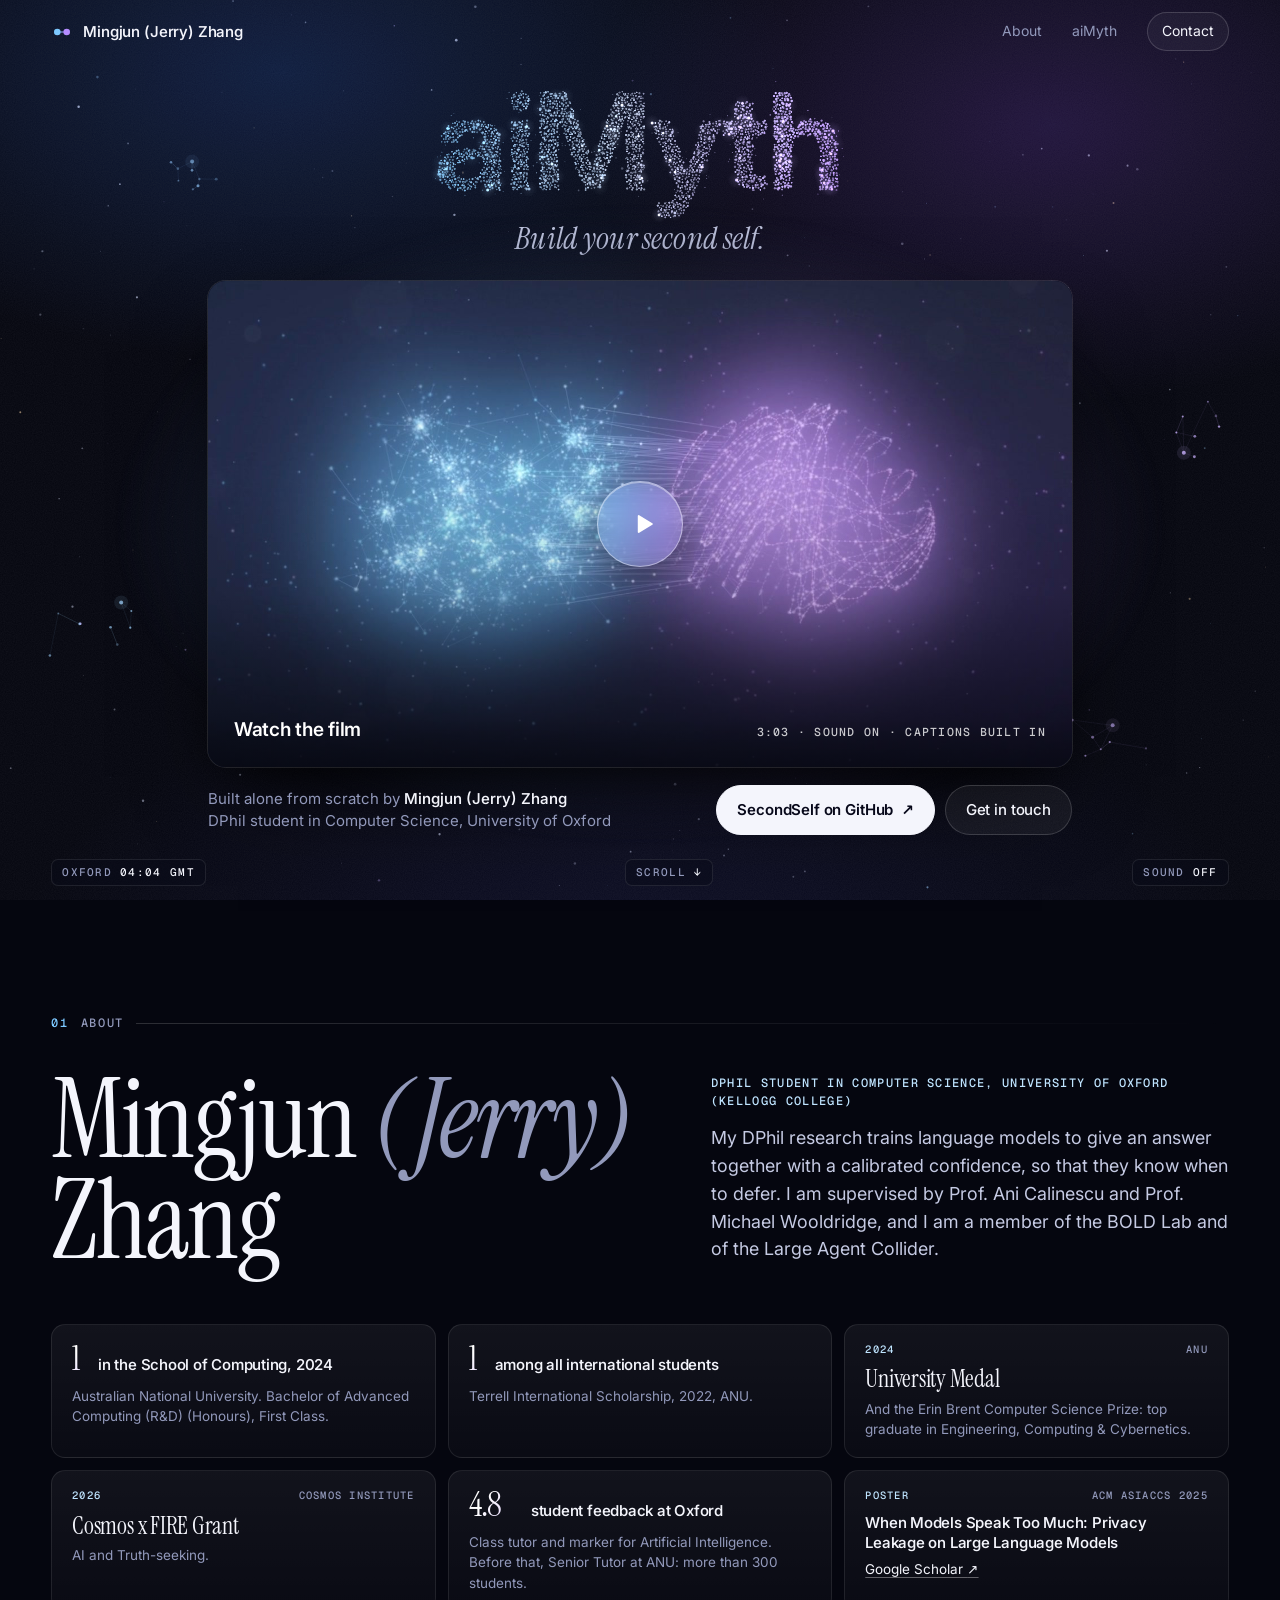
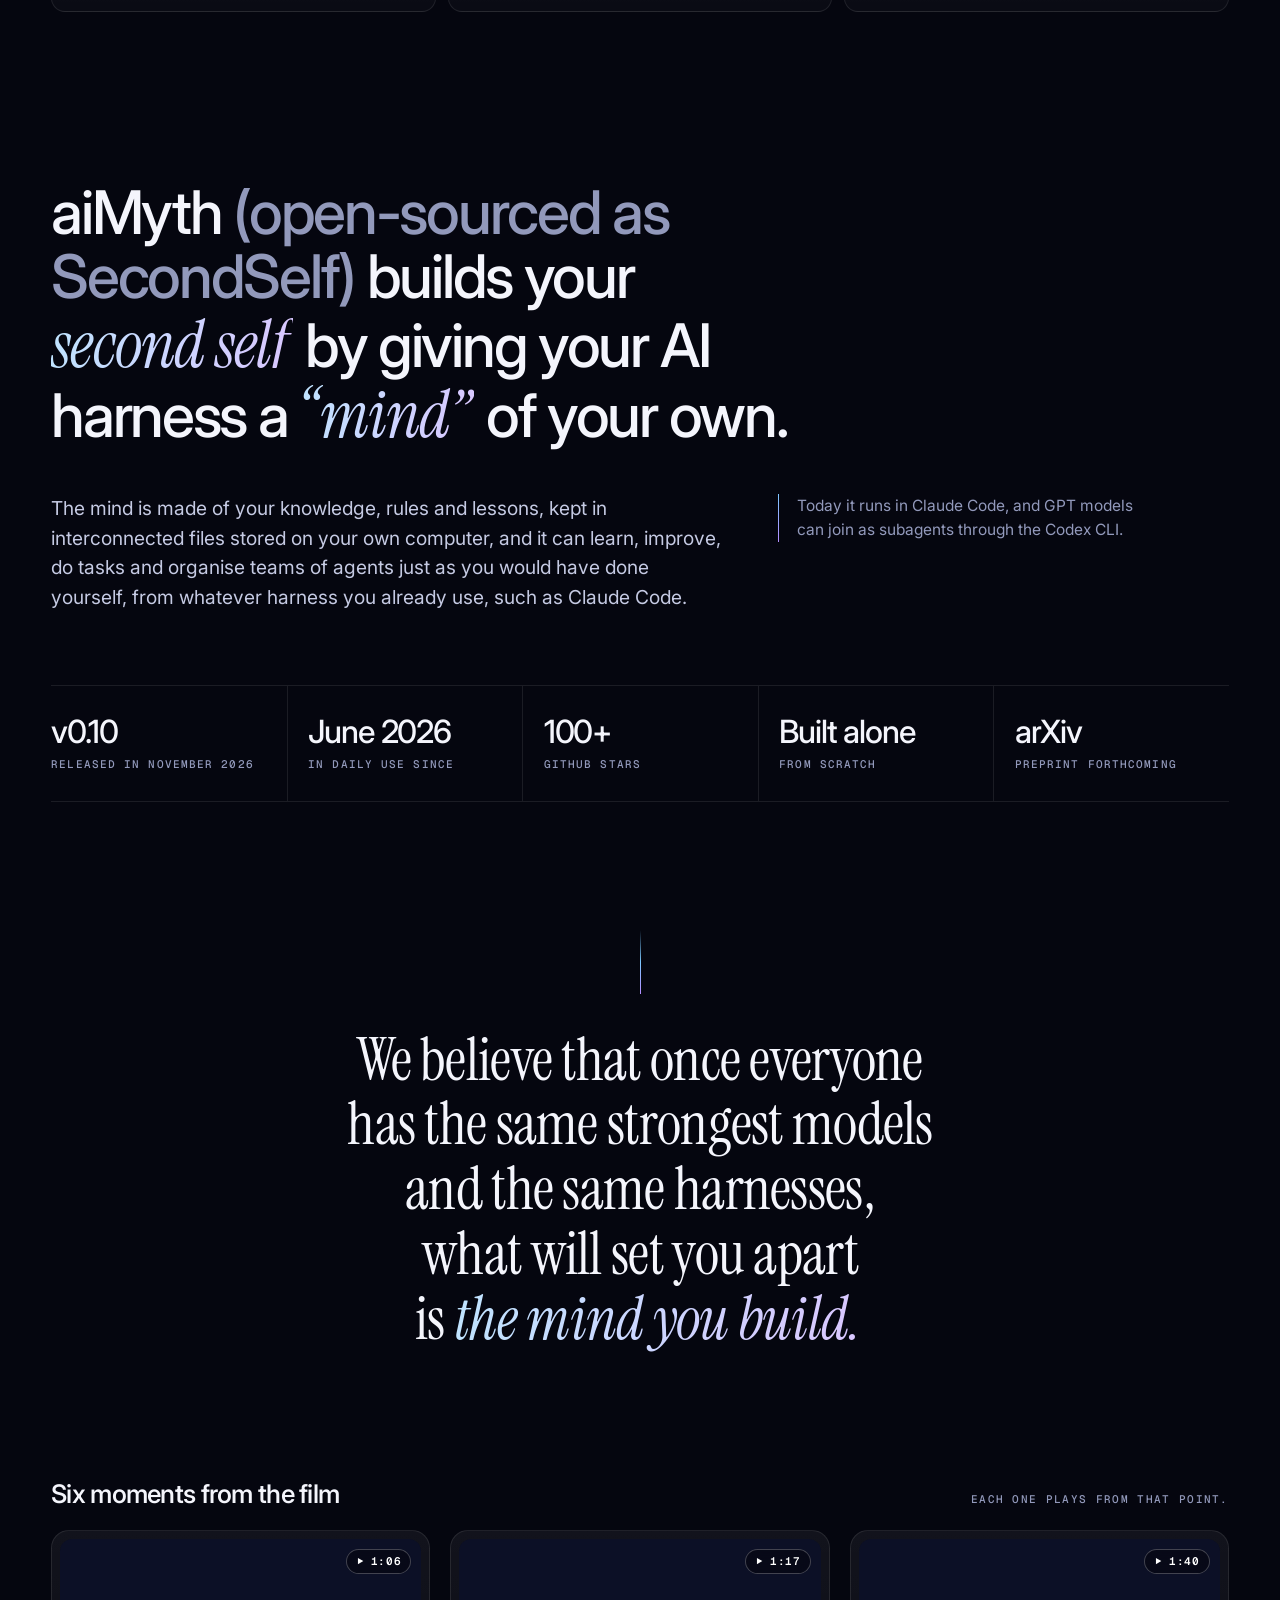
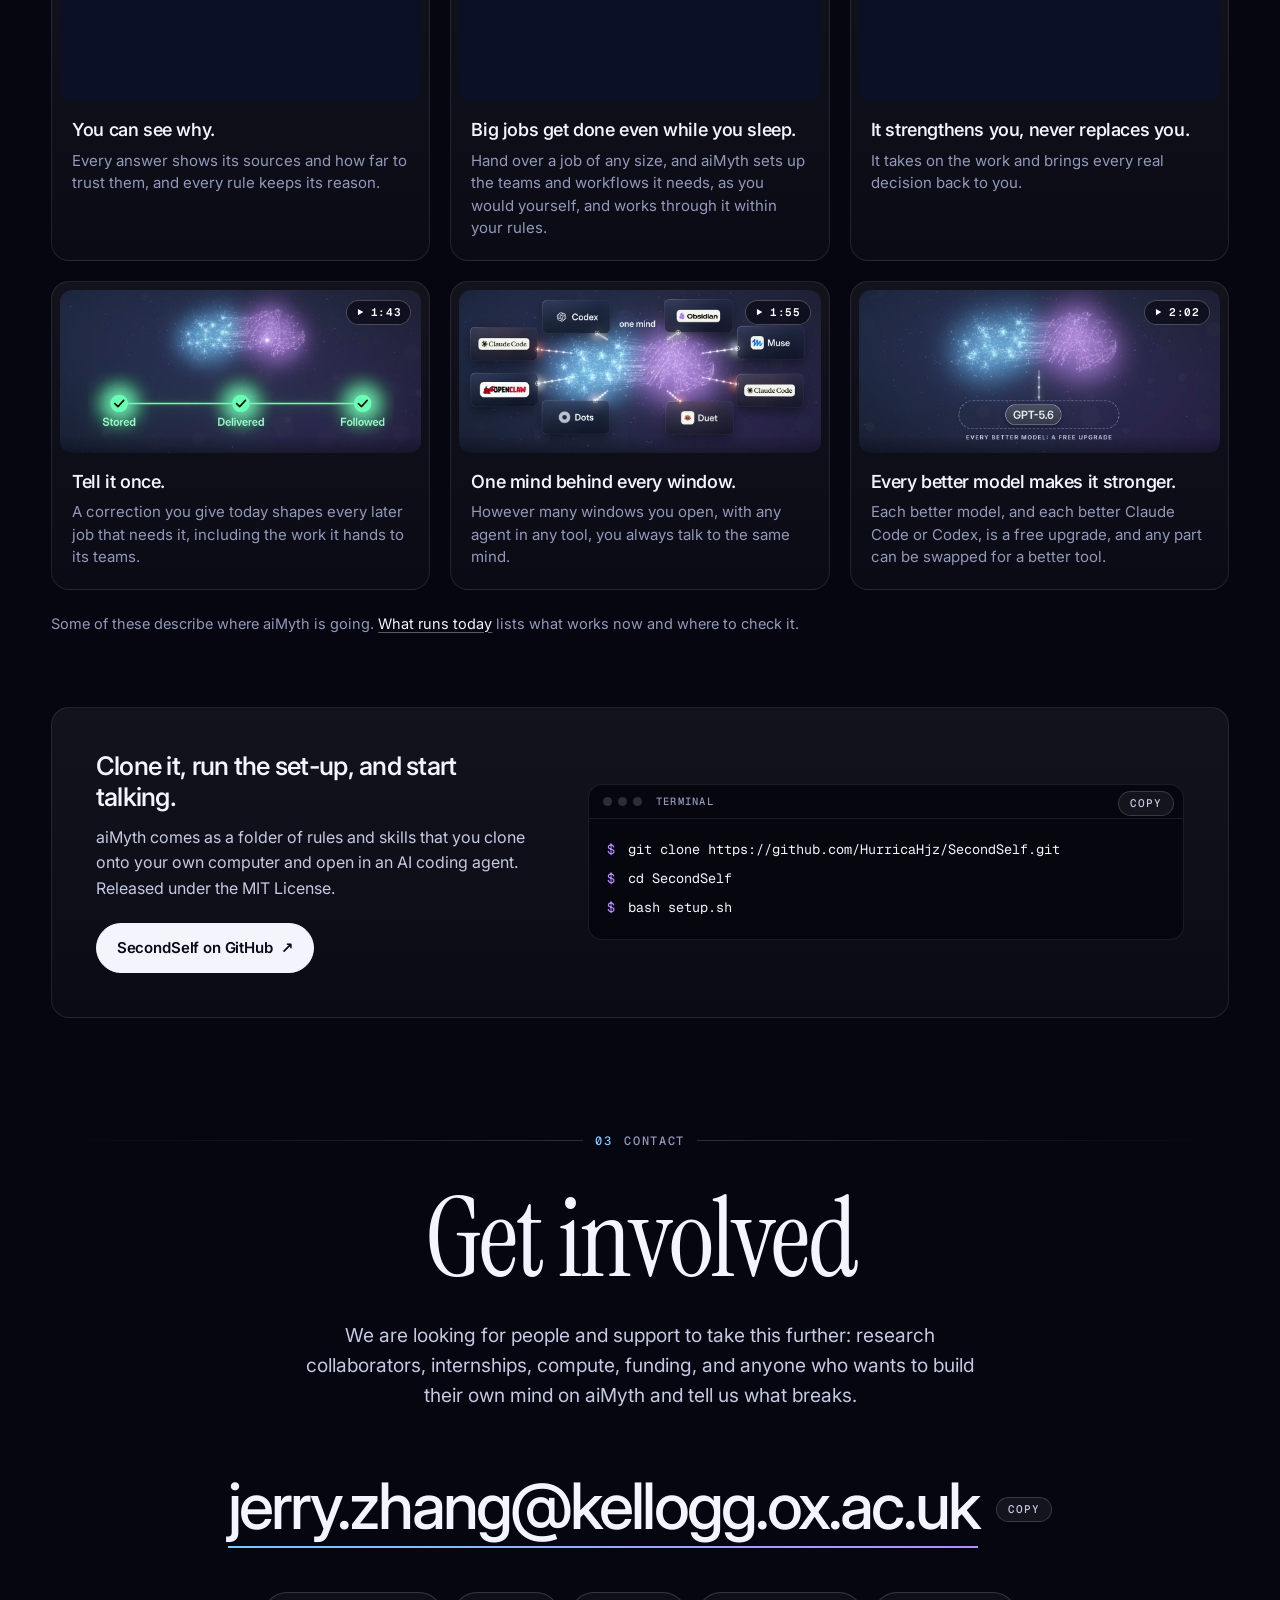
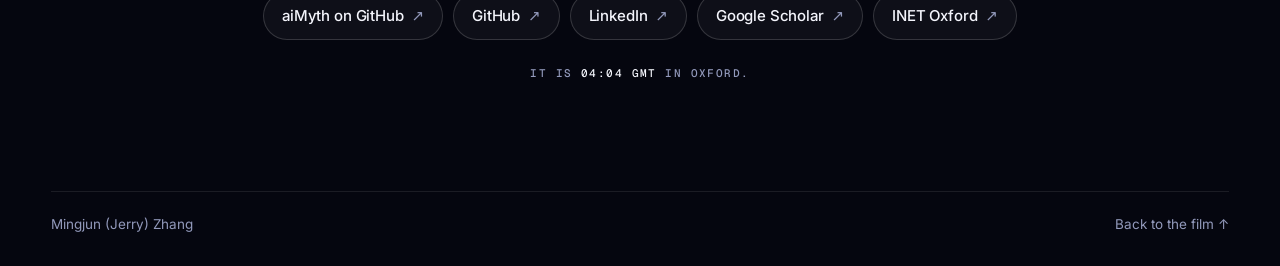
==== commit f4cdce53: "Add the BOLD Lab to the about paragraph" ====
--- a/index.html
+++ b/index.html
@@ -126,7 +126,7 @@
         <h2 class="name" id="about-h" data-reveal>Mingjun <span class="soft">(Jerry)</span> Zhang</h2>
         <div class="about-bio" data-reveal>
           <p class="role">DPhil student in Computer Science, University of Oxford (Kellogg College)</p>
-          <p>My DPhil research trains language models to give an answer together with a calibrated confidence, so that they know when to defer. I am supervised by Prof. Ani Calinescu and Prof. Michael Wooldridge, and I am a member of the Large Agent Collider.</p>
+          <p>My DPhil research trains language models to give an answer together with a calibrated confidence, so that they know when to defer. I am supervised by Prof. Ani Calinescu and Prof. Michael Wooldridge, and I am a member of the BOLD Lab and of the Large Agent Collider.</p>
         </div>
       </div>
 
